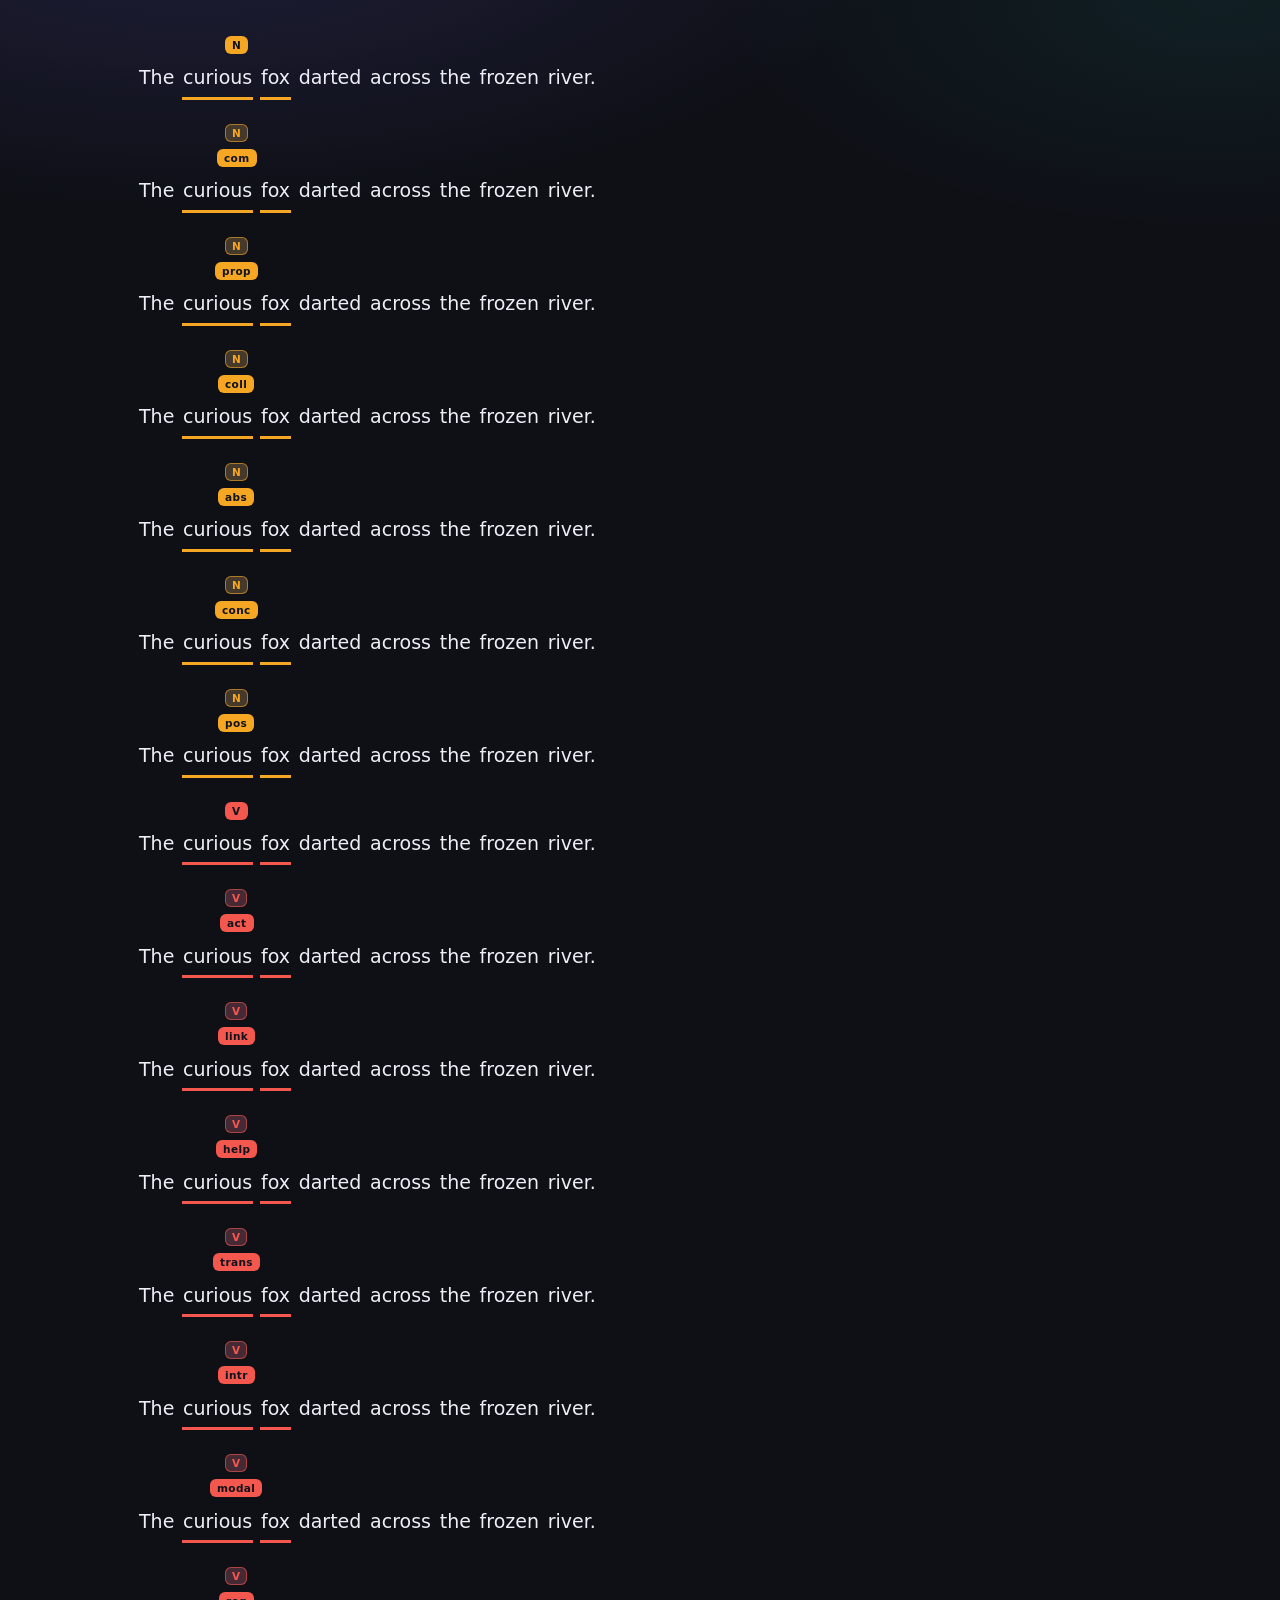
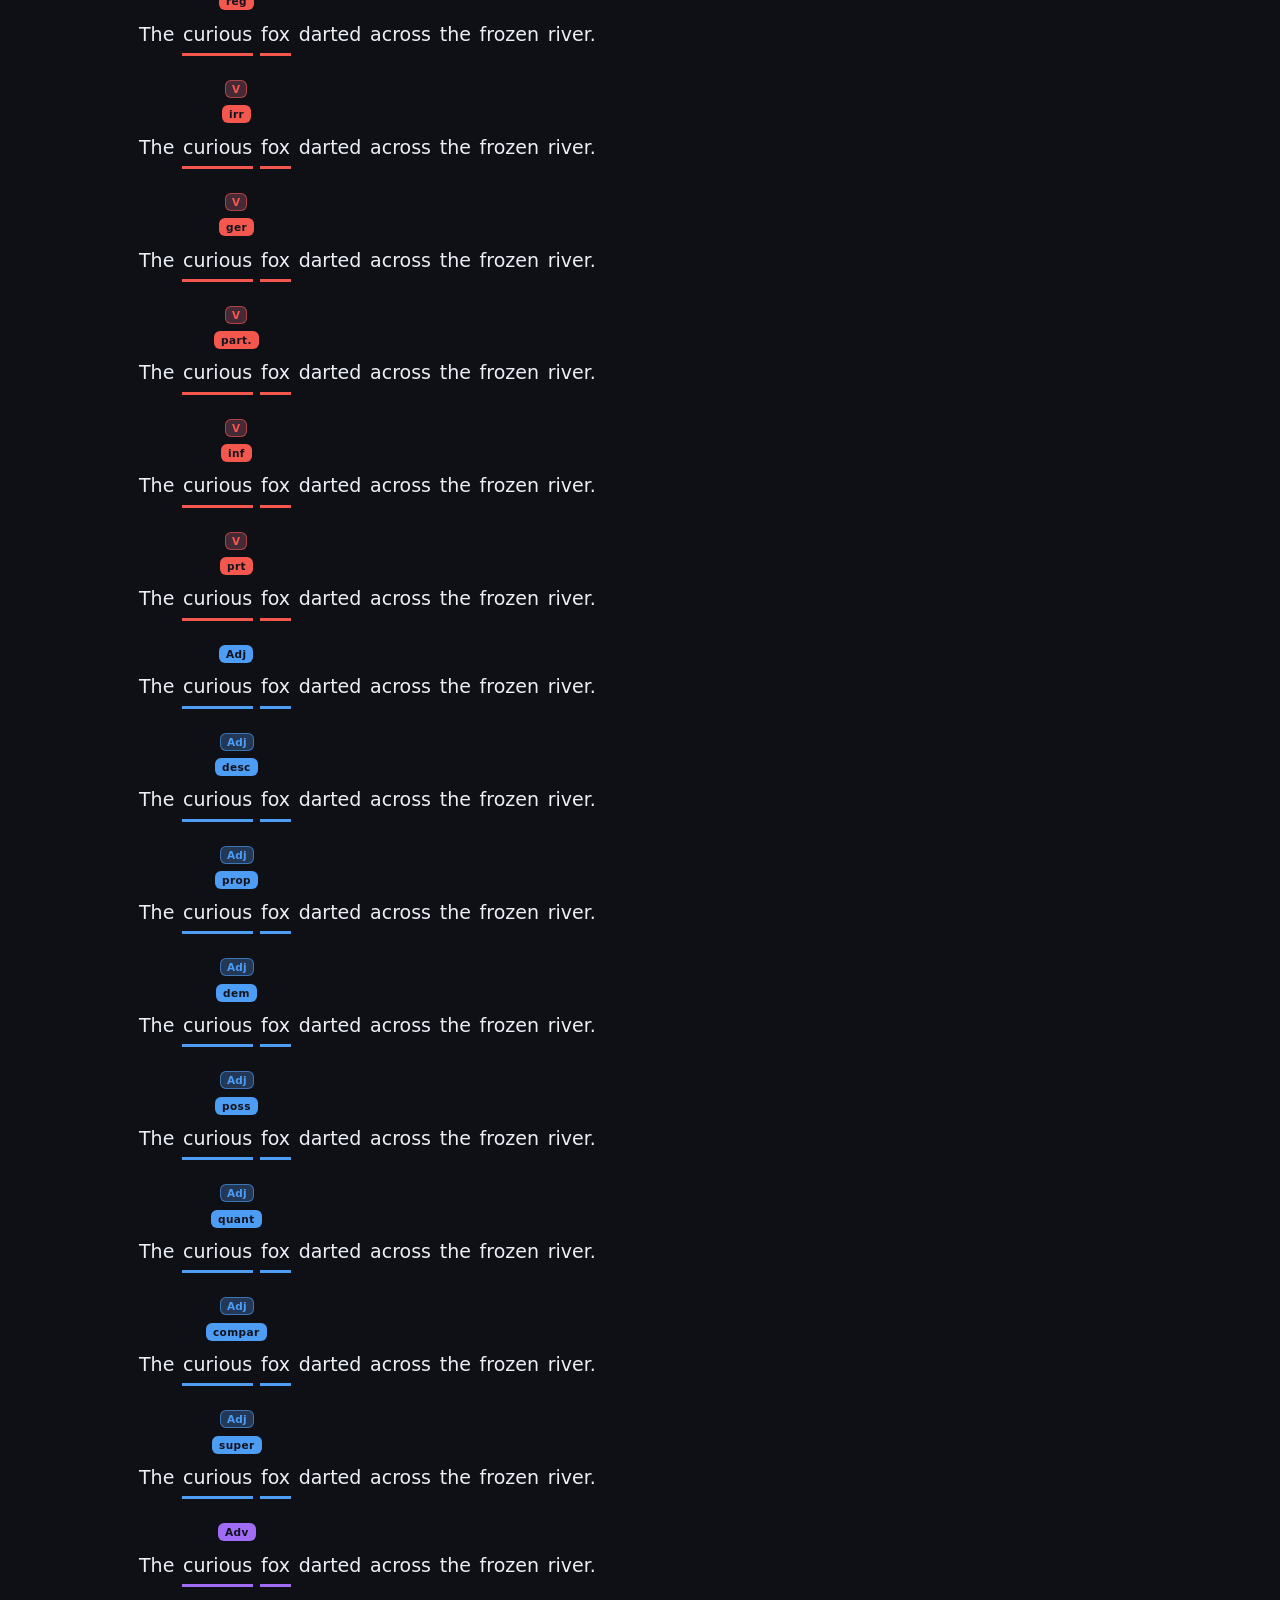
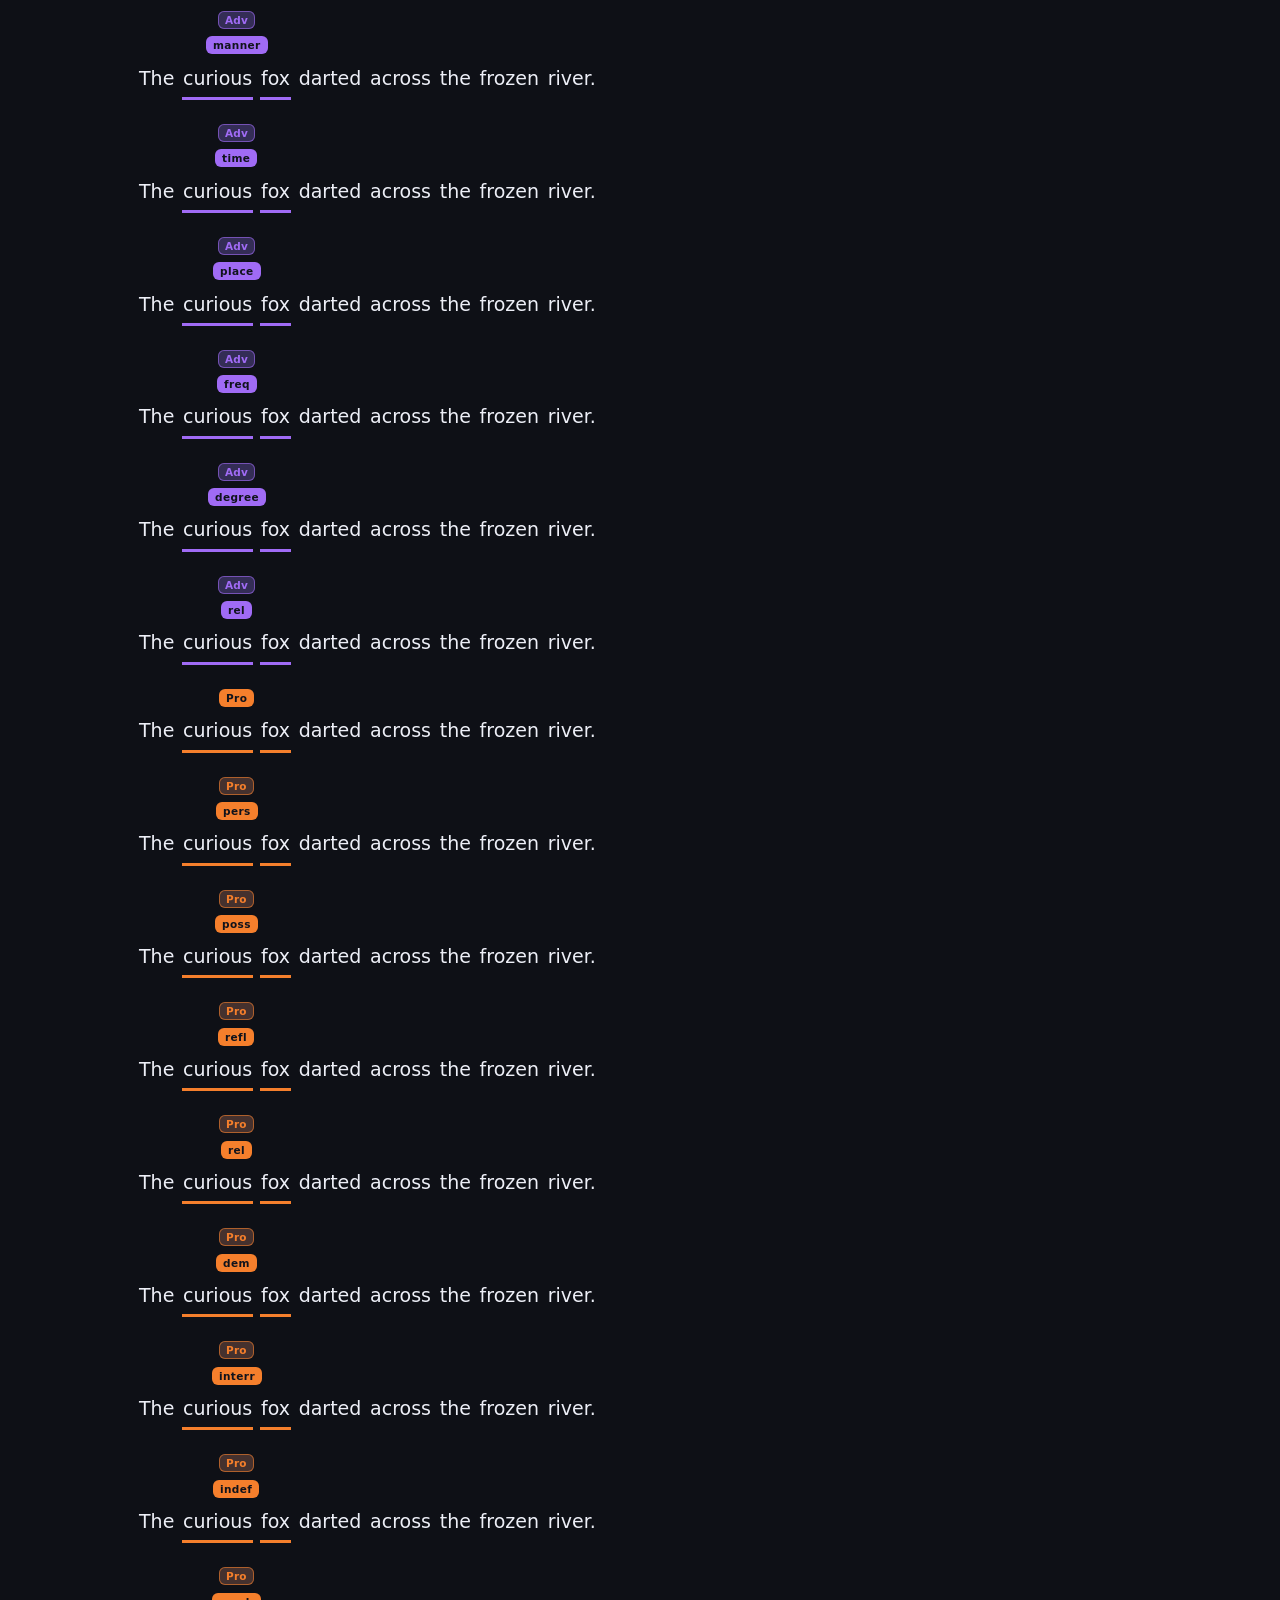
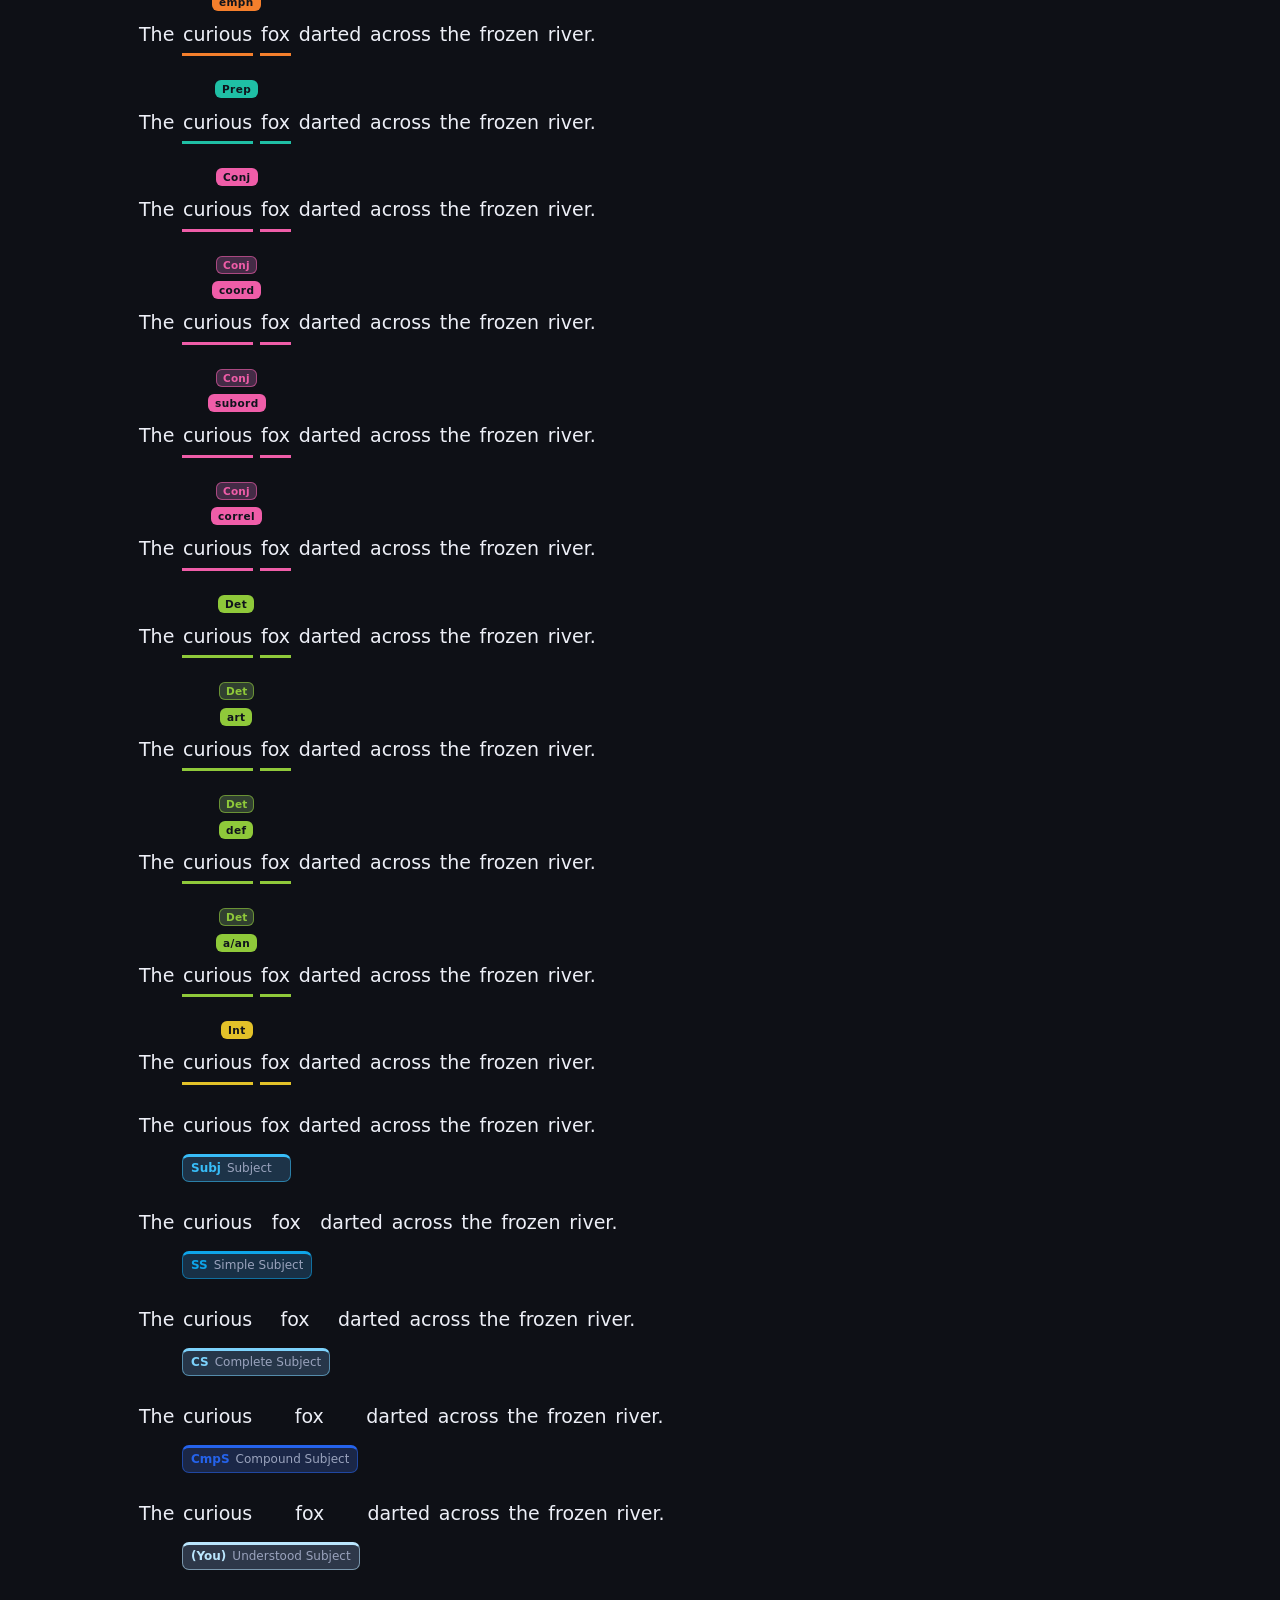
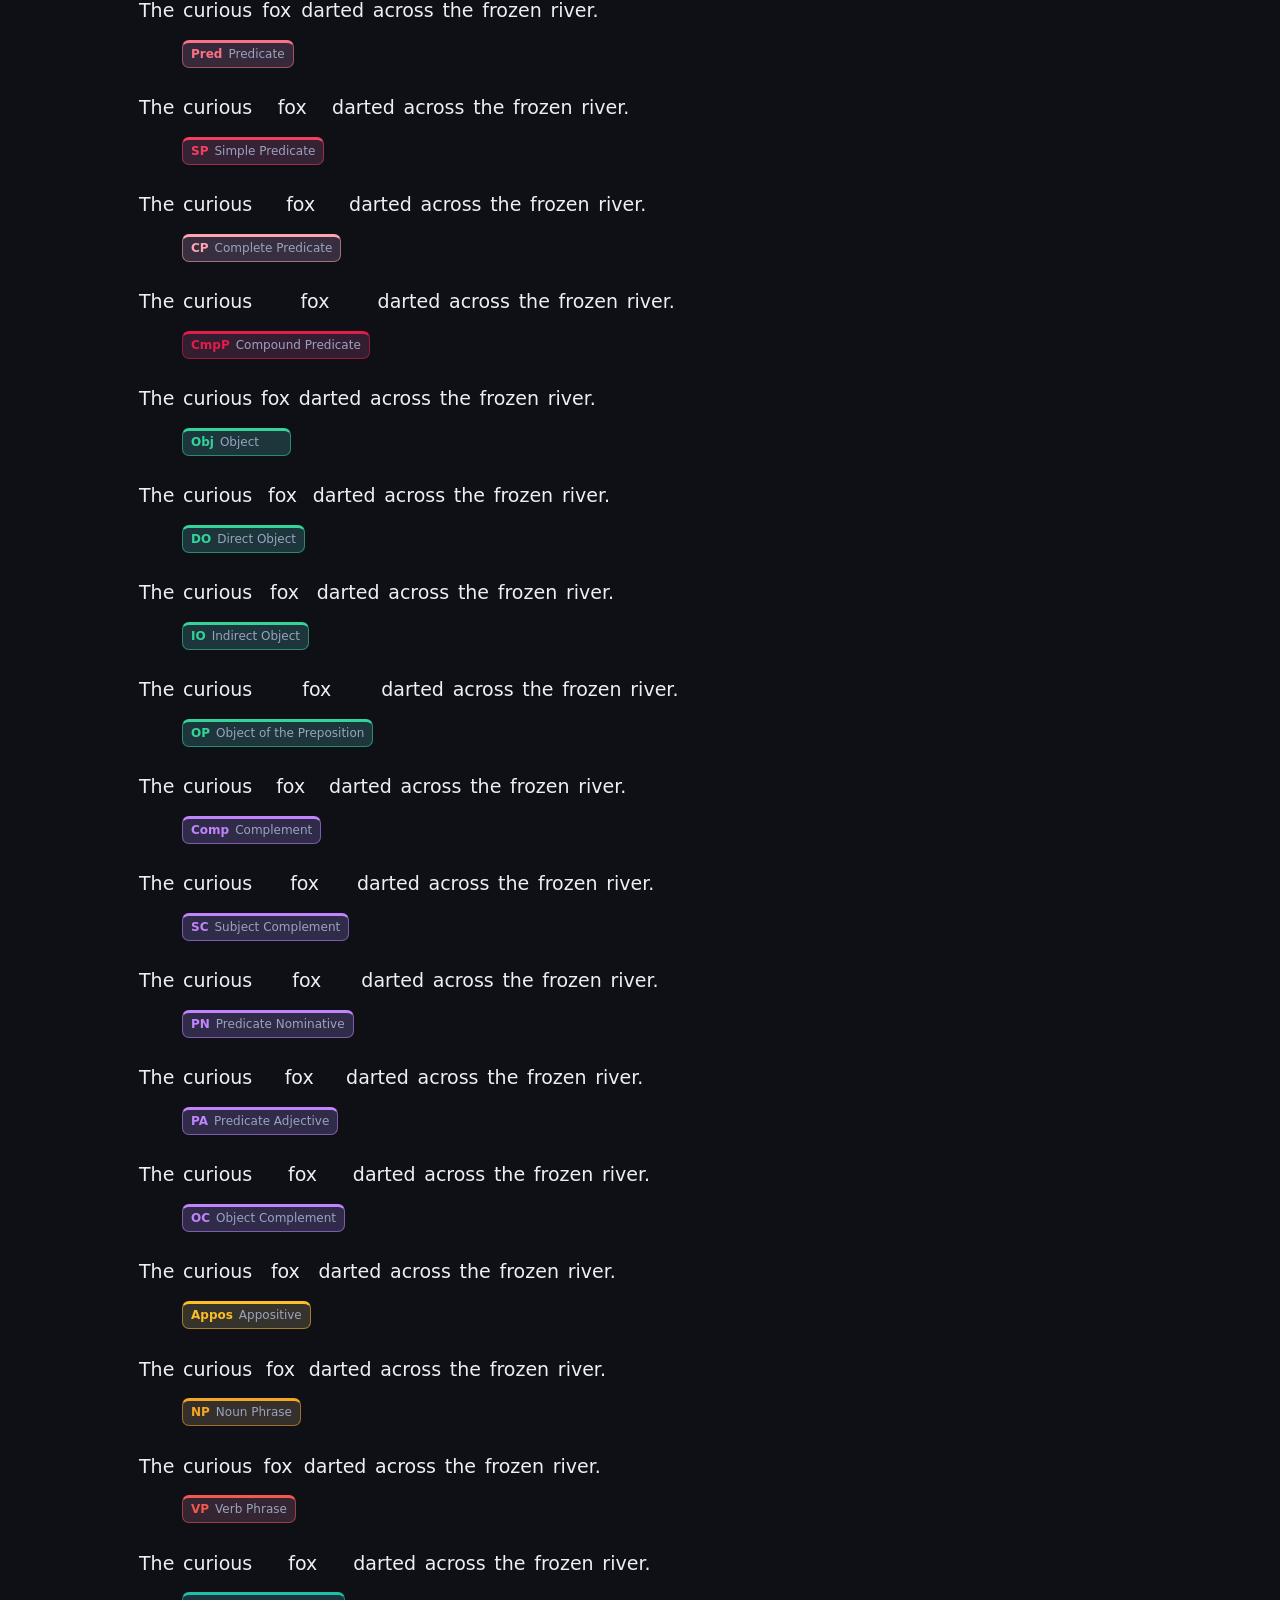
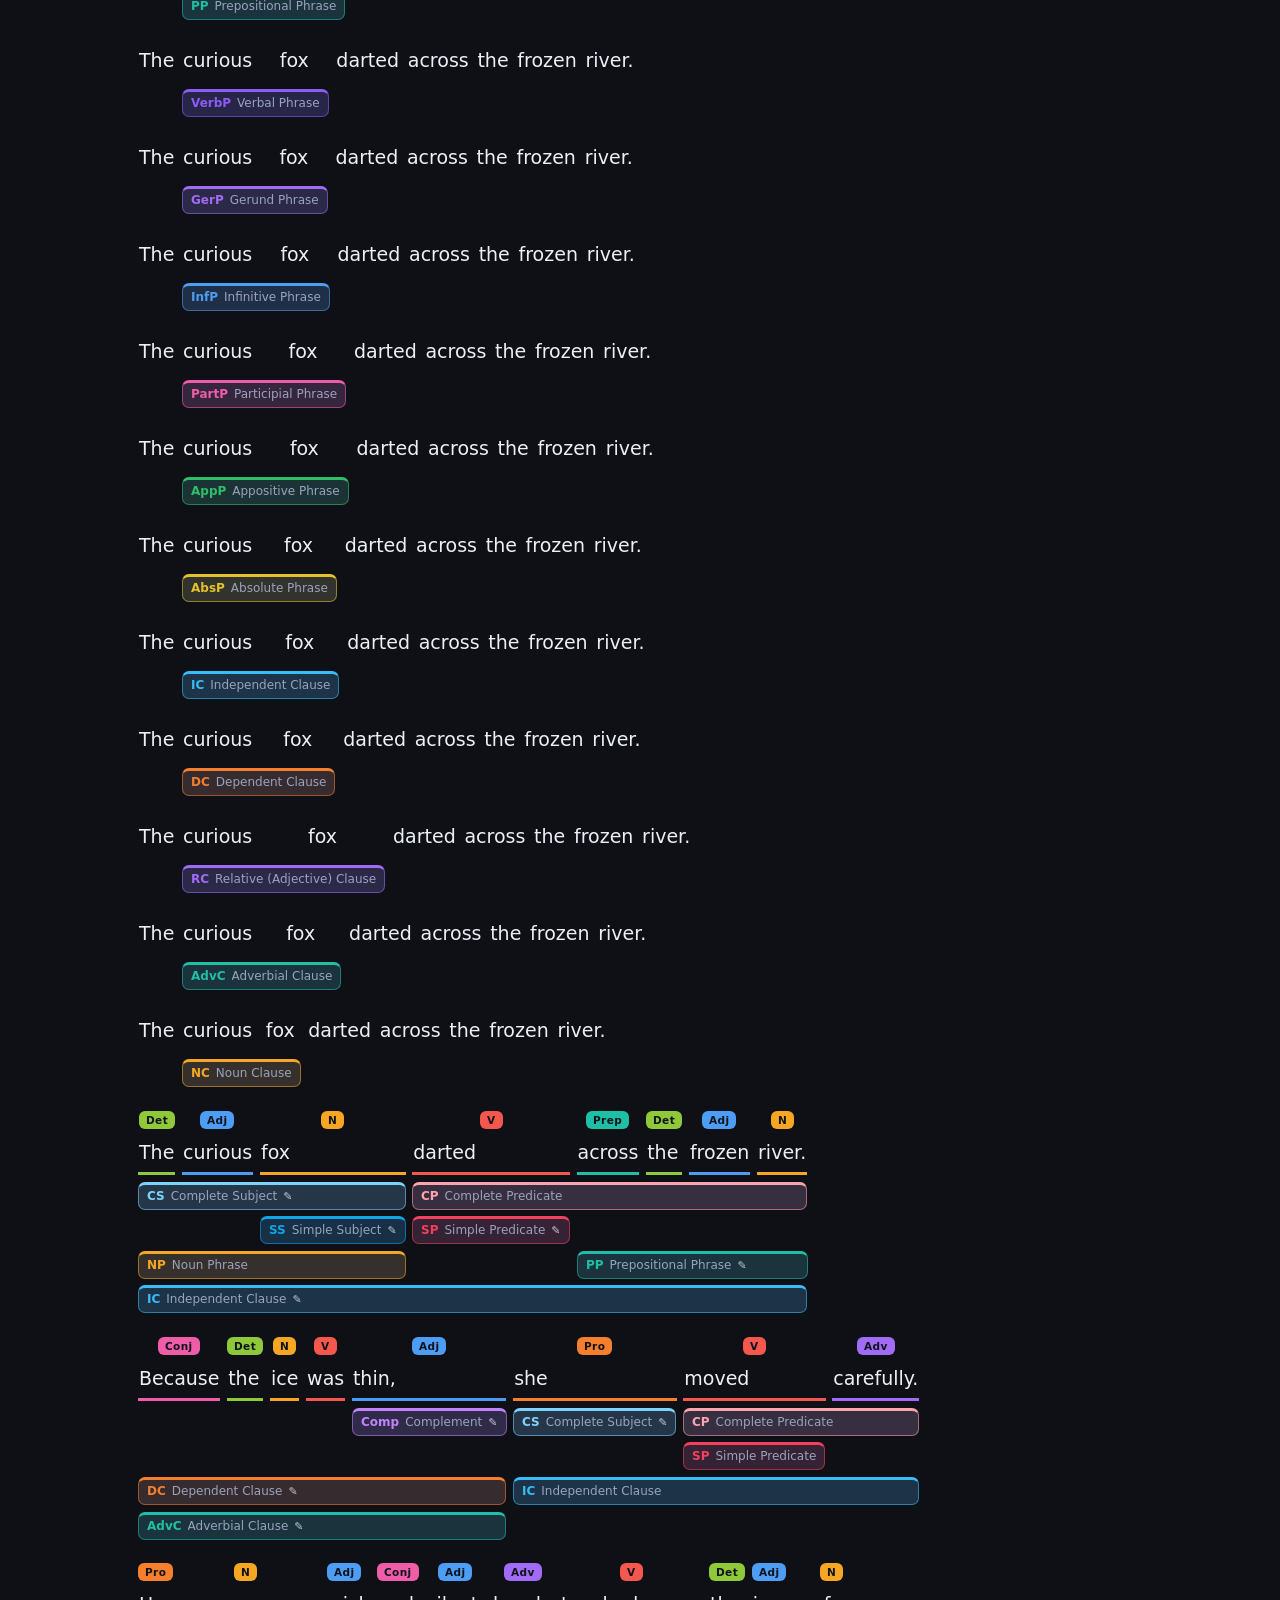
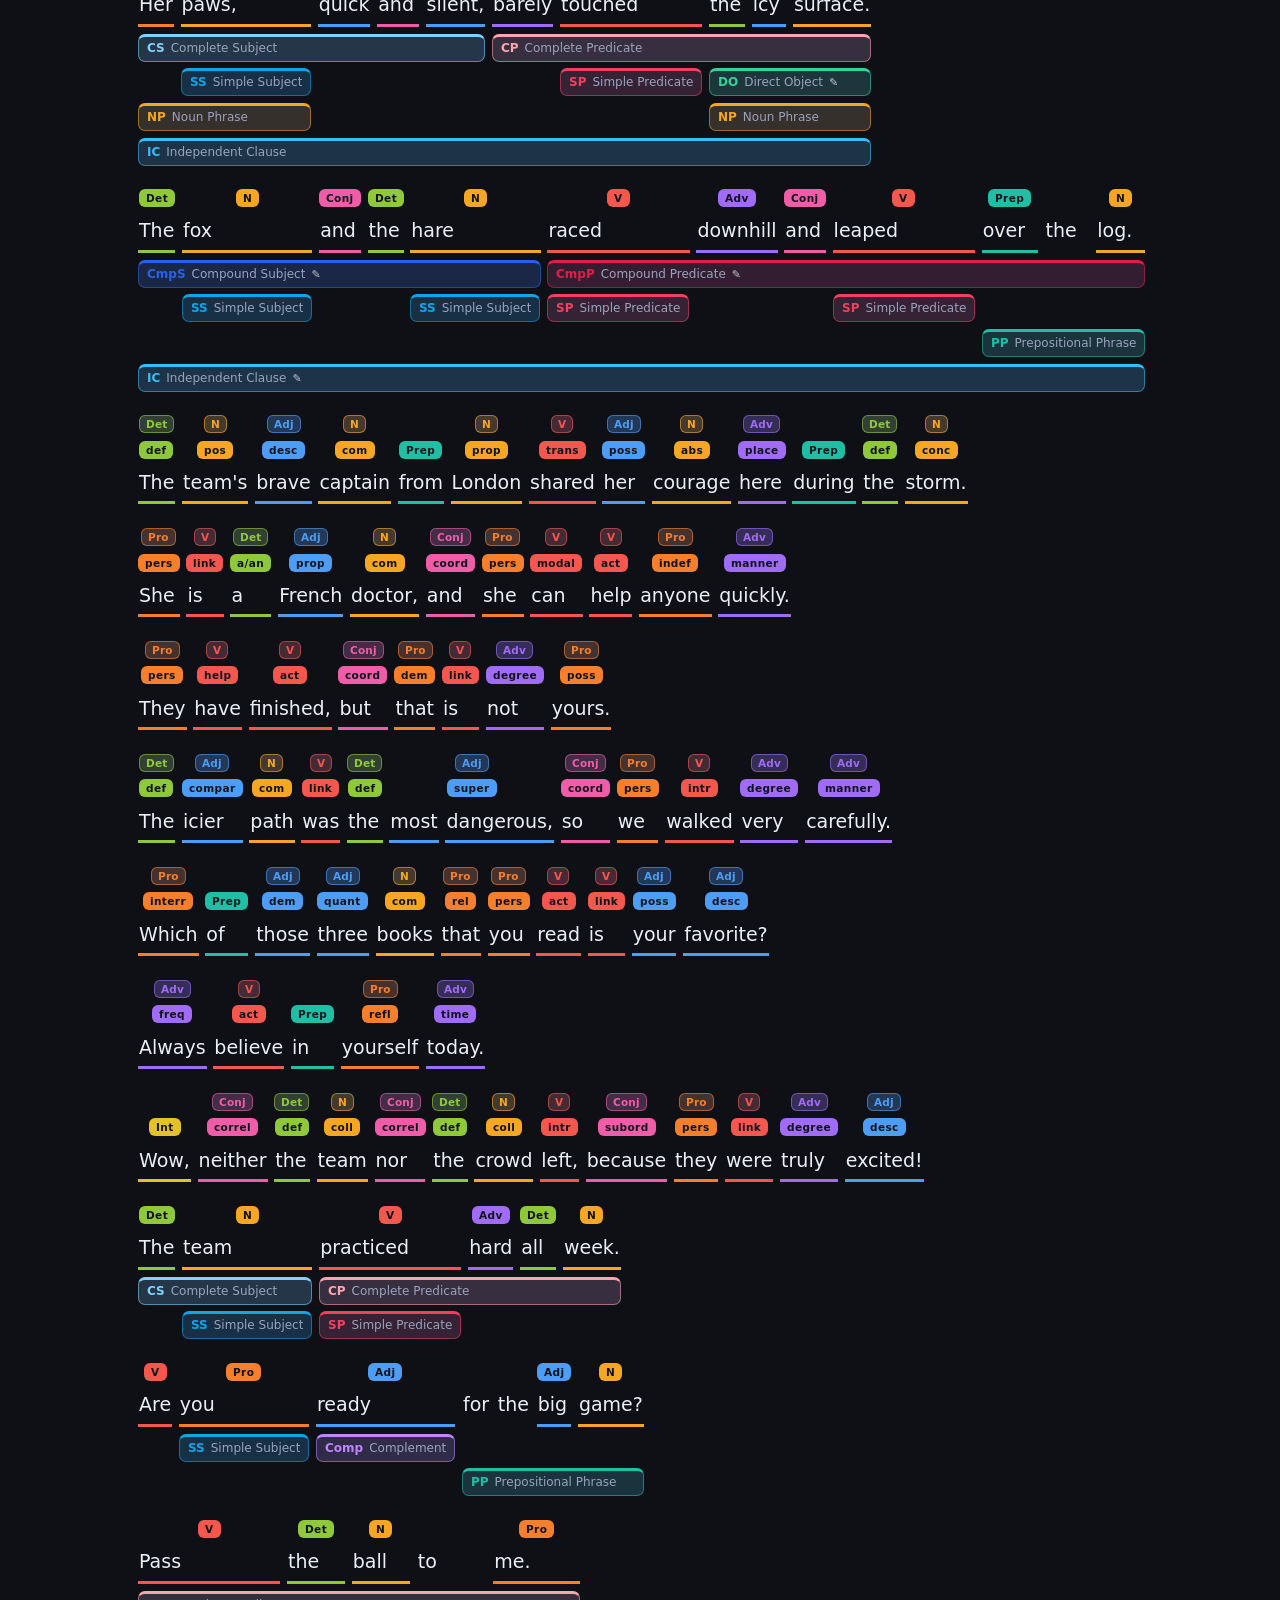
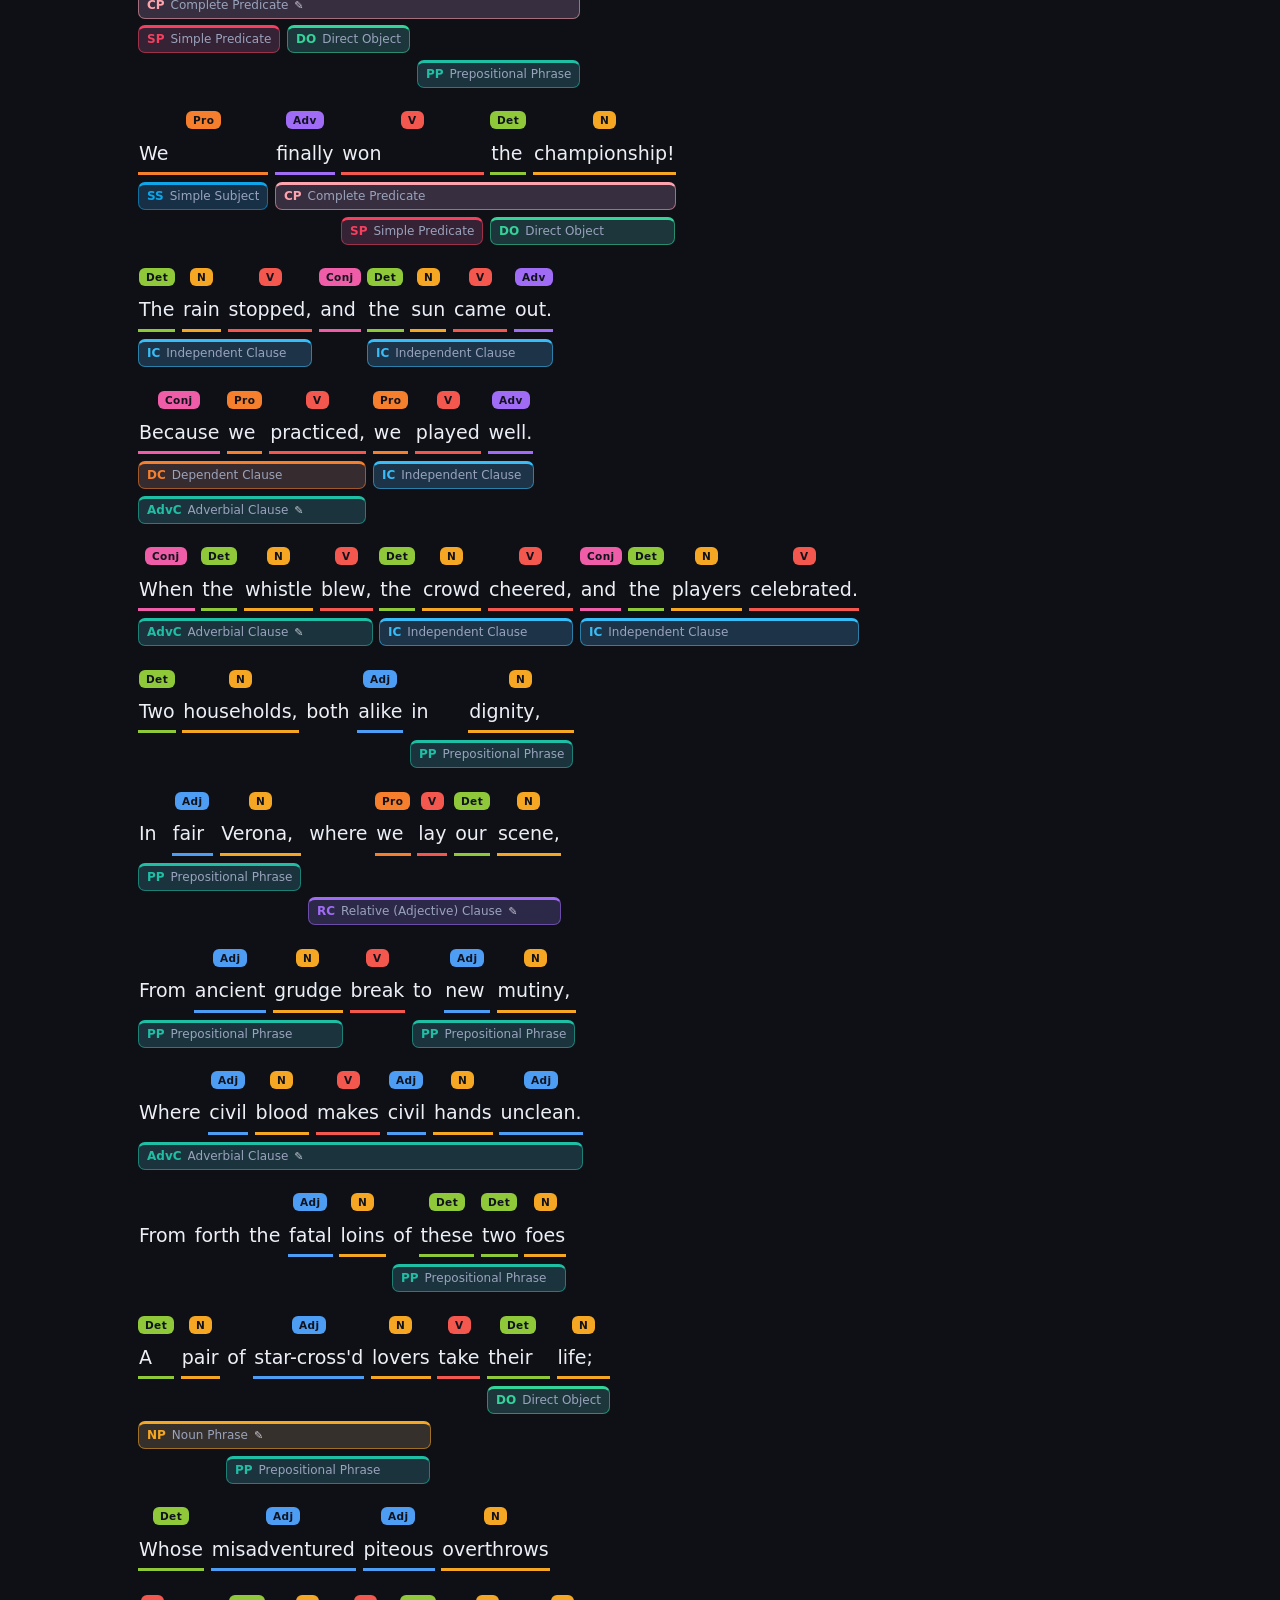
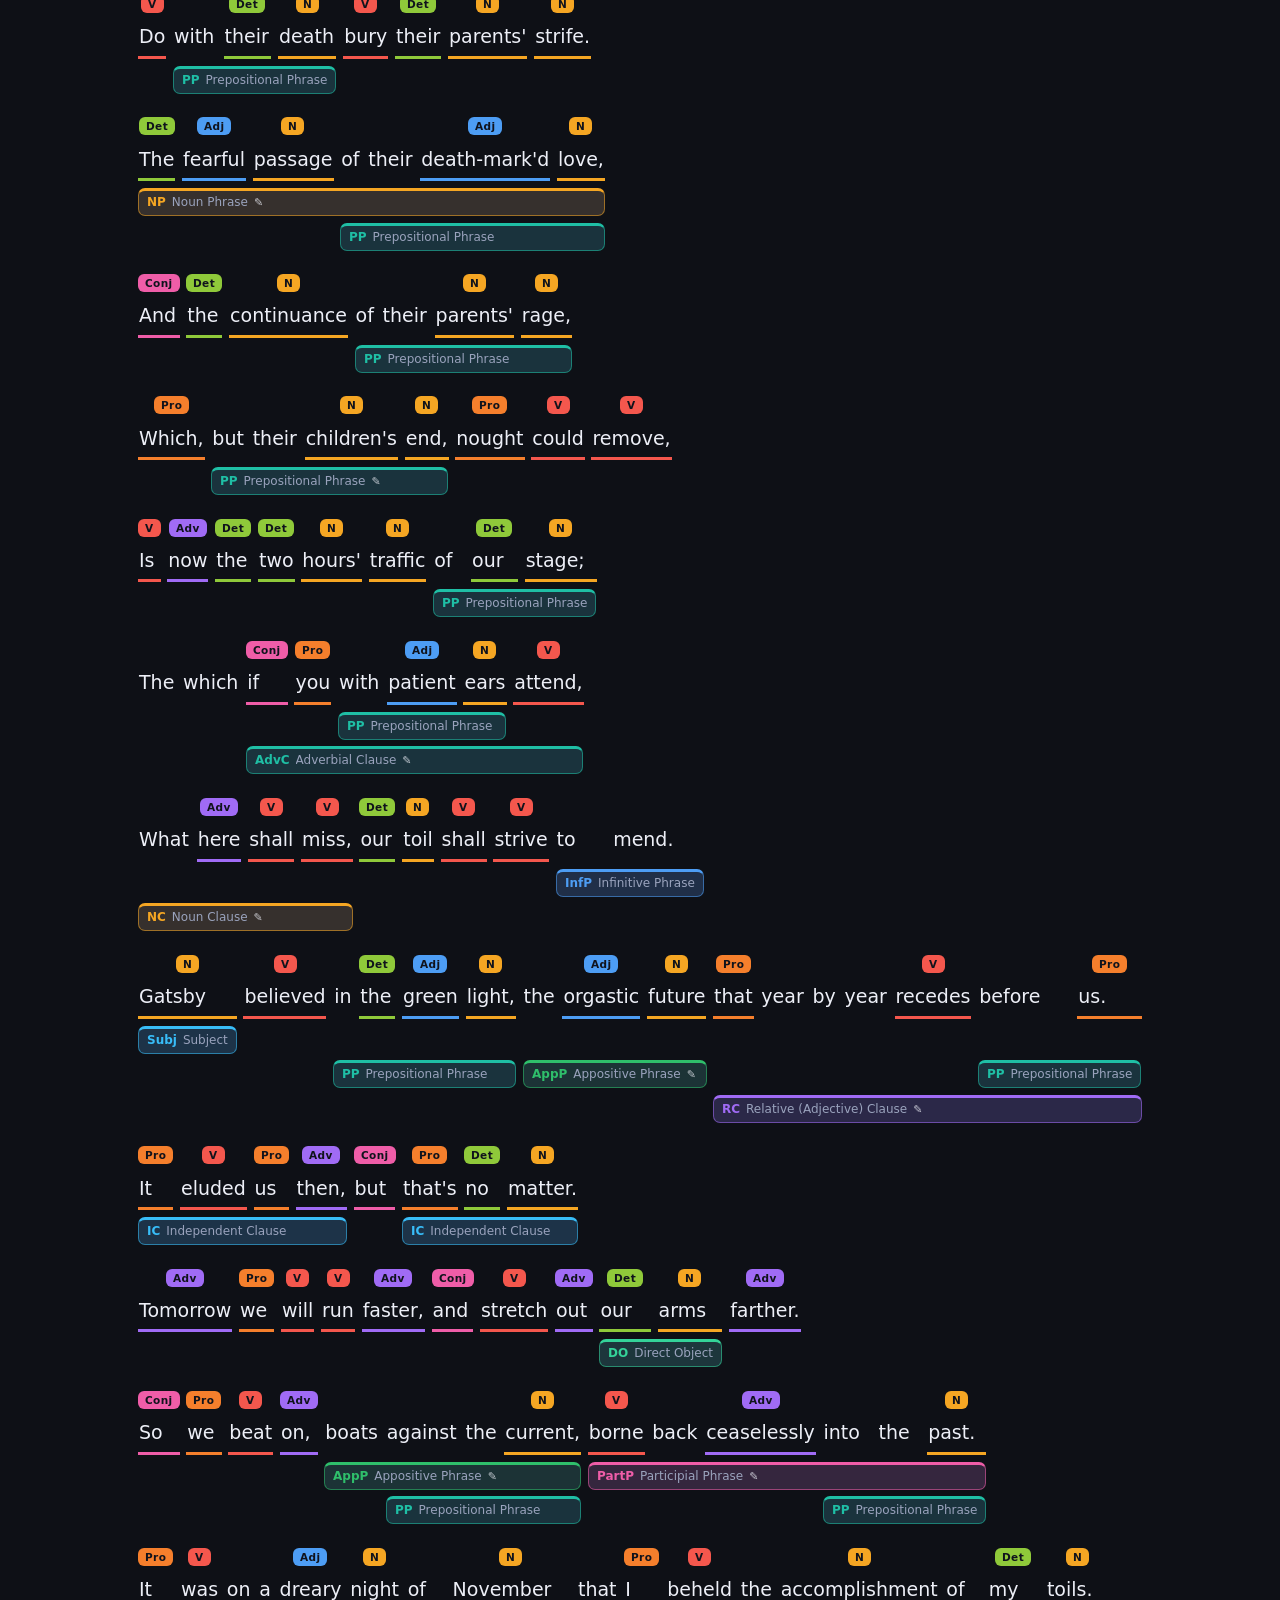
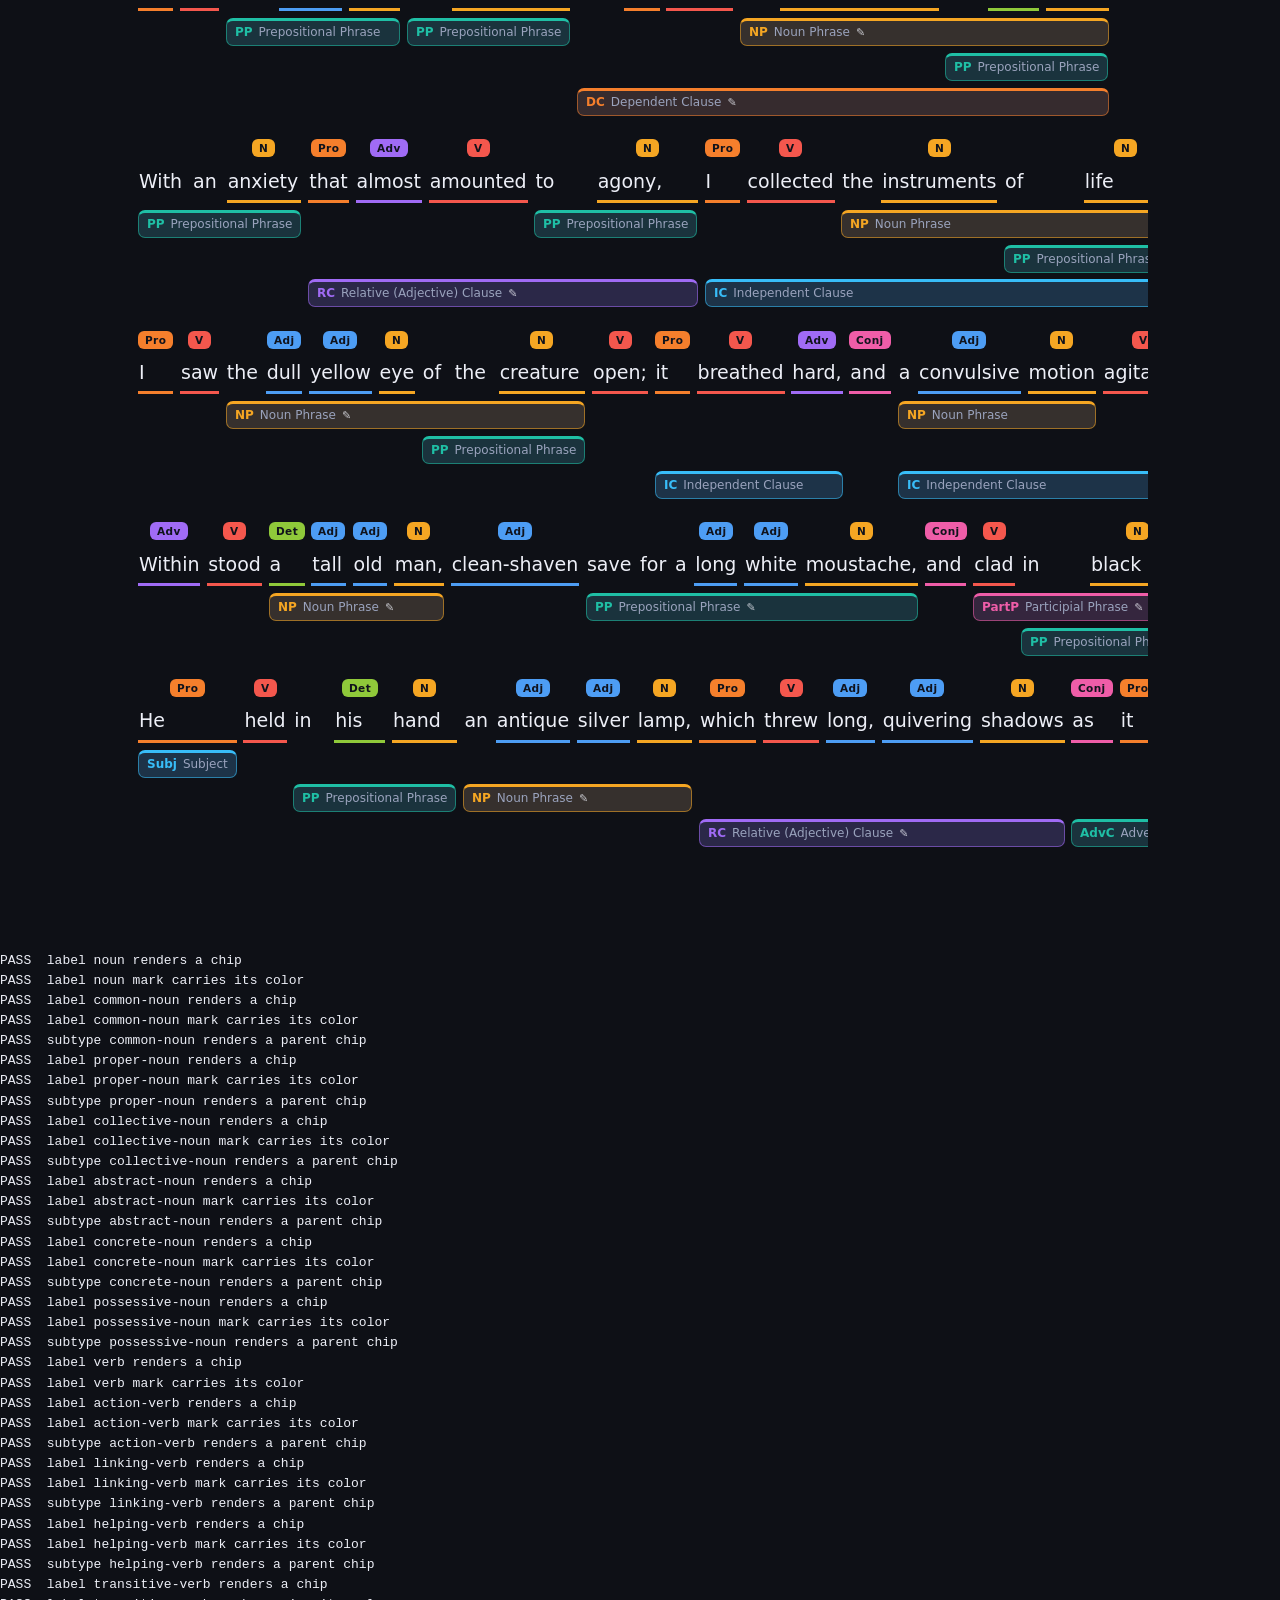
==== tools/dom-check.html @ c8628da1 "Rename the product to Sentence Forge Renames throughout: the JS global namespace GL -> wjt, the less" ====
<!DOCTYPE html>
<html lang="en" data-theme="dark">
<head>
  <meta charset="UTF-8" />
  <title>Sentence Forge — DOM check</title>
  <link rel="stylesheet" href="../css/styles.css" />
</head>
<!--
  Headless render check. Not part of the app — open it (or dump it) to confirm
  every label in the taxonomy actually renders as a span bar, and that the
  editor palette builds for all four layers. Run with:

    msedge --headless=new --dump-dom \
      --user-data-dir=<a temp dir>  file:///C:/dev/sentences/tools/dom-check.html \
      > dump.html
    node tools/dom-check-report.js dump.html

  The temp user-data-dir is required or the dump comes back empty, and the URL
  needs a Windows-style drive (file:///C:/…) or the browser loads an error page.

  Results are summarized in #result as PASS/FAIL lines. Read them with
  dom-check-report.js, NOT by grepping the dump — the dump includes this file's
  own script, and the strings "PASS" and "FAIL" appear in it as source text.
-->
<body>
  <main id="app"></main>
  <pre id="result"></pre>

  <script src="../js/labels.js"></script>
  <script src="../js/tokenize.js"></script>
  <script src="../js/store.js"></script>
  <script src="../js/examples.js"></script>
  <script src="../js/render.js"></script>
  <script src="../js/editor.js"></script>

  <script>
  (function () {
    var out = [];
    var fails = 0;
    function check(name, cond) {
      out.push((cond ? "PASS  " : "FAIL  ") + name);
      if (!cond) fails++;
    }

    window.onerror = function (msg, src, line) {
      out.push("FAIL  uncaught error: " + msg + " @" + src + ":" + line);
      fails++;
      document.getElementById("result").textContent = out.join("\n");
    };

    var app = document.getElementById("app");

    // 1. Every label renders its mark over a real sentence: POS labels become
    //    chips above the word, the other three layers become span bars.
    //    One annotation per sentence keeps the lane packing trivial.
    Object.keys(wjt.LABELS).forEach(function (id) {
      var label = wjt.LABELS[id];
      var sentence = {
        id: wjt.uid(), text: "The curious fox darted across the frozen river.",
        annotations: [{ id: wjt.uid(), start: 4, end: 15, label: id, note: "" }],
      };
      var r = wjt.renderSentence(sentence, { layers: [label.layer] });
      app.appendChild(r.root);
      var isPos = label.layer === "pos";
      var mark = r.root.querySelector(isPos ? ".gl-chip" : ".gl-bar");
      check("label " + id + " renders a " + (isPos ? "chip" : "bar"), !!mark);
      if (mark) {
        check("label " + id + " mark carries its color",
          (mark.getAttribute("style") || "").indexOf(label.color) !== -1);
      }
      // A subtype must also render its parent's broad-class chip above it.
      if (isPos && label.parent) {
        check("subtype " + id + " renders a parent chip",
          !!r.root.querySelector(".gl-chip-parent"));
      }
    });

    // 2. Each sample lesson renders every one of its annotations.
    wjt.EXAMPLES.forEach(function (ex) {
      var lesson = ex.build();
      var marks = 0, expected = 0;
      lesson.sentences.forEach(function (s) {
        expected += s.annotations.length;
        var r = wjt.renderSentence(s, { layers: lesson.layers });
        app.appendChild(r.root);
        // Count one mark per annotation: bars, plus the *specific* chips only
        // (a POS subtype adds a second, parent chip that isn't its own mark).
        marks += r.root.querySelectorAll(".gl-bar").length +
          r.root.querySelectorAll(".gl-chip:not(.gl-chip-parent)").length;
      });
      check("example " + ex.id + ": rendered " + marks + "/" + expected + " annotation marks",
        marks === expected && expected > 0);
    });

    // 3. The editor palette builds for all four layers, in both tier modes.
    [false, true].forEach(function (essentialOnly) {
      wjt.LAYER_ORDER.forEach(function (layerId) {
        var groups = 0, buttons = 0;
        if (wjt.layerHasSubtypes(layerId)) {
          wjt.baseLabelsForLayer(layerId).forEach(function (baseId) {
            var children = wjt.filterTier(wjt.childrenOf(baseId), essentialOnly);
            if (essentialOnly && !wjt.isEssential(baseId) && !children.length) return;
            groups++;
            buttons += 1 + children.length;
          });
        } else {
          buttons = groups = wjt.filterTier(wjt.labelsForLayer(layerId), essentialOnly).length;
        }
        check("palette layer " + layerId + " (essentialOnly=" + essentialOnly + "): " +
          groups + " groups / " + buttons + " buttons", groups > 0 && buttons > 0);
      });
    });

    out.push(fails ? fails + " FAILURE(S)" : "ALL DOM CHECKS PASSED");
    document.getElementById("result").textContent = out.join("\n");
  })();
  </script>
</body>
</html>
---- css/styles.css ----
/* ====================================================================
   Sentence Forge — design system
   ==================================================================== */

:root[data-theme="dark"] {
  --bg: #0e1016;
  --bg-soft: #141826;
  --card: #191e2e;
  --card-2: #1f2537;
  --line: #2b3149;
  --text: #edeff7;
  --muted: #9aa3bd;
  --accent: #7c6cf6;
  --accent-soft: rgba(124, 108, 246, 0.16);
  --accent-2: #2dd4bf;
  --danger: #f4574d;
  --ok: #34d399;
  --shadow: 0 10px 30px rgba(0, 0, 0, 0.35);
  --hl: rgba(255, 214, 79, 0.22);
  --hl-line: #ffd64f;
  --chip-text: #10131c;
  color-scheme: dark;
}

:root[data-theme="light"] {
  --bg: #f4f5fa;
  --bg-soft: #eceef6;
  --card: #ffffff;
  --card-2: #f6f7fc;
  --line: #dcdfeb;
  --text: #1c2133;
  --muted: #5d6478;
  --accent: #5b4bd6;
  --accent-soft: rgba(91, 75, 214, 0.12);
  --accent-2: #0d9488;
  --danger: #d43a31;
  --ok: #0e9f6e;
  --shadow: 0 10px 26px rgba(30, 35, 60, 0.12);
  --hl: rgba(255, 200, 40, 0.35);
  --hl-line: #d99c00;
  --chip-text: #16191f;
  color-scheme: light;
}

* { box-sizing: border-box; margin: 0; padding: 0; }

html { scroll-behavior: smooth; }

body {
  font-family: "Segoe UI Variable Text", "Segoe UI", system-ui, -apple-system, "Helvetica Neue", sans-serif;
  background: var(--bg);
  background-image:
    radial-gradient(1200px 500px at 15% -10%, var(--accent-soft), transparent 60%),
    radial-gradient(900px 420px at 95% 0%, rgba(45, 212, 191, 0.08), transparent 55%);
  background-attachment: fixed;
  color: var(--text);
  line-height: 1.55;
  min-height: 100vh;
}

/* ---------------- top bar ---------------- */
.topbar {
  display: flex;
  align-items: center;
  gap: 12px;
  padding: 14px 22px;
  position: sticky;
  top: 0;
  z-index: 40;
  backdrop-filter: blur(12px);
  background: color-mix(in srgb, var(--bg) 78%, transparent);
  border-bottom: 1px solid var(--line);
}

.topbar .brand {
  font-weight: 700;
  font-size: 18px;
  letter-spacing: 0.2px;
  text-decoration: none;
  color: var(--text);
  display: flex;
  align-items: center;
  gap: 8px;
}

.topbar .brand .anvil {
  width: 22px;
  height: 22px;
  fill: var(--accent);
  flex: none;
}
.topbar .brand em { font-style: normal; color: var(--accent); }

.topbar .kofi {
  margin-left: auto;
  display: flex;
  align-items: center;
}

#theme-toggle {
  border: 1px solid var(--line);
  background: var(--card);
  color: var(--text);
  width: 38px;
  height: 38px;
  border-radius: 10px;
  font-size: 16px;
  cursor: pointer;
  transition: transform 0.15s ease, border-color 0.15s ease;
}
#theme-toggle:hover { transform: translateY(-1px); border-color: var(--accent); }

#app { max-width: 1060px; margin: 0 auto; padding: 26px 22px 90px; }

.view { animation: view-in 0.3s ease both; }
@keyframes view-in {
  from { opacity: 0; transform: translateY(8px); }
  to { opacity: 1; transform: none; }
}

/* ---------------- generic components ---------------- */
.card {
  background: var(--card);
  border: 1px solid var(--line);
  border-radius: 16px;
  padding: 20px;
  box-shadow: var(--shadow);
}

.btn {
  display: inline-flex;
  align-items: center;
  gap: 6px;
  padding: 8px 14px;
  border-radius: 10px;
  border: 1px solid var(--line);
  background: var(--card-2);
  color: var(--text);
  font: inherit;
  font-size: 14px;
  font-weight: 600;
  text-decoration: none;
  cursor: pointer;
  transition: transform 0.12s ease, border-color 0.12s ease, background 0.12s ease, box-shadow 0.12s ease;
  user-select: none;
}
.btn:hover { transform: translateY(-1px); border-color: var(--accent); }
.btn:active { transform: translateY(0); }
.btn:disabled { opacity: 0.55; cursor: default; transform: none; }

.btn-primary {
  background: linear-gradient(135deg, var(--accent), color-mix(in srgb, var(--accent) 60%, var(--accent-2)));
  border-color: transparent;
  color: #fff;
}
.btn-primary:hover { box-shadow: 0 6px 18px var(--accent-soft); border-color: transparent; }

.btn-accent { border-color: var(--accent-2); color: var(--accent-2); }
.btn-ghost { background: transparent; border-color: transparent; color: var(--muted); }
.btn-ghost:hover { color: var(--text); border-color: var(--line); }
.btn-danger:hover { border-color: var(--danger); color: var(--danger); }
.btn-sm { padding: 4px 9px; font-size: 13px; border-radius: 8px; }
.btn-big { padding: 12px 22px; font-size: 16px; border-radius: 12px; }

.btn-row { display: flex; align-items: center; gap: 10px; flex-wrap: wrap; margin-top: 12px; }
.btn-row-center { justify-content: center; }
.spacer { flex: 1; }

.muted-note { color: var(--muted); font-size: 13px; }

.pill {
  border: 1px solid var(--line);
  background: var(--card-2);
  color: var(--muted);
  font: inherit;
  font-size: 13px;
  font-weight: 600;
  padding: 5px 12px;
  border-radius: 999px;
  cursor: pointer;
  transition: all 0.15s ease;
}
.pill:hover { border-color: var(--accent); color: var(--text); }
.pill.is-on {
  background: var(--accent-soft);
  border-color: var(--accent);
  color: var(--text);
}
.pill-lg { font-size: 14px; padding: 8px 16px; }
.pill-count {
  display: inline-block;
  background: var(--accent);
  color: #fff;
  border-radius: 999px;
  font-size: 11px;
  padding: 0 7px;
  margin-left: 4px;
}
.pill:not(.is-on) .pill-count { background: var(--line); color: var(--muted); }

.mini-pill {
  display: inline-block;
  font-size: 11px;
  font-weight: 700;
  letter-spacing: 0.3px;
  color: var(--accent);
  background: var(--accent-soft);
  border-radius: 999px;
  padding: 2px 9px;
  margin-right: 5px;
}

.swatch {
  display: inline-block;
  width: 14px;
  height: 14px;
  border-radius: 4px;
  background: var(--c, var(--accent));
  flex: none;
}

.empty-state { text-align: center; padding: 44px 24px; }
.empty-emoji { font-size: 42px; margin-bottom: 10px; }
.empty-anvil {
  width: 48px;
  height: 48px;
  fill: var(--muted);
  margin-bottom: 10px;
}
.empty-state p { color: var(--muted); max-width: 420px; margin: 6px auto 0; }

.hint-strip {
  margin: 16px 0;
  padding: 10px 16px;
  border-radius: 12px;
  border: 1px dashed var(--line);
  color: var(--muted);
  font-size: 14px;
  background: var(--bg-soft);
}

/* ---------------- toasts ---------------- */
#toasts {
  position: fixed;
  bottom: 20px;
  left: 50%;
  transform: translateX(-50%);
  display: flex;
  flex-direction: column;
  align-items: center;
  gap: 8px;
  z-index: 100;
  pointer-events: none;
}
.toast {
  background: var(--card);
  border: 1px solid var(--accent);
  color: var(--text);
  padding: 10px 18px;
  border-radius: 12px;
  font-size: 14px;
  box-shadow: var(--shadow);
  animation: toast-in 0.25s ease;
  max-width: min(90vw, 480px);
}
.toast.hide { opacity: 0; transition: opacity 0.4s ease; }
@keyframes toast-in { from { opacity: 0; transform: translateY(10px); } }

/* ====================================================================
   Library
   ==================================================================== */
.hero { text-align: center; padding: 34px 10px 30px; }
.hero h1 {
  font-size: clamp(38px, 6vw, 56px);
  font-weight: 800;
  letter-spacing: -1px;
}
.hero h1 span {
  background: linear-gradient(120deg, var(--accent), var(--accent-2));
  -webkit-background-clip: text;
  background-clip: text;
  color: transparent;
}
.hero p { color: var(--muted); margin-top: 8px; font-size: 16px; }
.hero .btn-row { margin-top: 22px; }

.lesson-grid {
  display: grid;
  grid-template-columns: repeat(auto-fill, minmax(310px, 1fr));
  gap: 16px;
  margin-top: 10px;
}
.lesson-card { display: flex; flex-direction: column; transition: transform 0.15s ease, border-color 0.15s ease; }
.lesson-card:hover { transform: translateY(-3px); border-color: var(--accent); }
.lesson-card h3 { font-size: 18px; }
.lesson-desc { color: var(--muted); font-size: 13px; margin-top: 4px; flex: 0; }
.lesson-meta { display: flex; gap: 6px; color: var(--muted); font-size: 13px; margin-top: 10px; }
.lesson-layers { margin-top: 8px; }
.lesson-actions { margin-top: auto; padding-top: 14px; }

.section-title {
  font-size: 15px;
  font-weight: 800;
  letter-spacing: 0.6px;
  text-transform: uppercase;
  color: var(--muted);
  margin: 26px 0 12px;
}
.section-sub { margin: -6px 0 12px; }
.examples-block { margin-top: 8px; }
.example-card { display: flex; flex-direction: column; border-style: dashed; }
.example-card:hover { border-color: var(--accent-2); border-style: solid; transform: translateY(-3px); }
.example-card .lesson-desc { flex: 1; }

/* ====================================================================
   Sentence rendering (shared by editor / present / quiz)
   ==================================================================== */
.gl-sentence { overflow-x: auto; padding: 6px 2px 10px; }

.gl-grid {
  display: inline-grid;
  column-gap: 0.42em;
  row-gap: 7px;
  align-items: center;
  padding: 4px;
}

.gl-token {
  font-size: 19px;
  padding: 2px 1px 4px;
  border-bottom: 3px solid transparent;
  border-radius: 4px 4px 0 0;
  white-space: nowrap;
  touch-action: none;
}
.gl-size-lg .gl-token { font-size: clamp(24px, 3.4vw, 34px); border-bottom-width: 4px; }

.gl-grid.is-interactive .gl-token { cursor: crosshair; }
.gl-grid.is-interactive .gl-token:hover { background: var(--accent-soft); }

.gl-token.has-pos { border-bottom-color: var(--c); }

.gl-token.is-sel { background: var(--accent-soft); box-shadow: 0 0 0 1px var(--accent); }
.gl-token.is-sel-first { border-top-left-radius: 6px; border-bottom-left-radius: 6px; }
.gl-token.is-sel-last { border-top-right-radius: 6px; border-bottom-right-radius: 6px; }

.gl-token.is-hl {
  background: var(--hl);
  box-shadow: 0 2px 0 var(--hl-line);
  animation: hl-pulse 1.6s ease infinite;
}
@keyframes hl-pulse {
  0%, 100% { box-shadow: 0 2px 0 var(--hl-line); }
  50% { box-shadow: 0 3px 0 var(--hl-line), 0 0 14px var(--hl); }
}
.gl-token.is-hl-first { border-top-left-radius: 6px; border-bottom-left-radius: 6px; }
.gl-token.is-hl-last { border-top-right-radius: 6px; border-bottom-right-radius: 6px; }

.gl-chip {
  justify-self: center;
  font: inherit;
  font-size: 10.5px;
  font-weight: 800;
  letter-spacing: 0.4px;
  color: var(--chip-text);
  background: var(--c);
  border: none;
  border-radius: 6px;
  padding: 1px 7px;
  cursor: pointer;
  transition: transform 0.12s ease;
  animation: pop-in 0.22s ease both;
}
.gl-chip:hover { transform: scale(1.12); }
.gl-size-lg .gl-chip { font-size: 13px; padding: 2px 9px; }

/* Family (broad-class) chip stacked above a drilled-down subtype chip. */
.gl-chip-parent {
  background: color-mix(in srgb, var(--c) 20%, var(--card));
  color: var(--c);
  box-shadow: inset 0 0 0 1px color-mix(in srgb, var(--c) 60%, transparent);
  font-weight: 800;
  letter-spacing: 0.2px;
}

.gl-bar {
  font: inherit;
  display: flex;
  align-items: center;
  gap: 6px;
  min-width: 0;
  border: 1px solid color-mix(in srgb, var(--c) 55%, transparent);
  border-top: 3px solid var(--c);
  background: color-mix(in srgb, var(--c) 13%, var(--card));
  color: var(--text);
  border-radius: 7px;
  padding: 2px 8px 3px;
  font-size: 12px;
  cursor: pointer;
  text-align: left;
  transition: transform 0.12s ease, background 0.12s ease;
  animation: pop-in 0.22s ease both;
}
.gl-bar:hover { transform: translateY(-1px); background: color-mix(in srgb, var(--c) 24%, var(--card)); }
.gl-bar-abbr { font-weight: 800; color: var(--c); flex: none; }
.gl-bar-name { overflow: hidden; text-overflow: ellipsis; white-space: nowrap; color: var(--muted); }
.gl-bar-note { flex: none; font-size: 11px; opacity: 0.8; }
.gl-size-lg .gl-bar { font-size: 15px; padding: 4px 10px 5px; border-radius: 9px; }

@keyframes pop-in {
  from { opacity: 0; transform: scale(0.85); }
  to { opacity: 1; transform: none; }
}

/* ---------------- sentence type badges ---------------- */
.type-badges { display: flex; gap: 8px; flex-wrap: wrap; justify-content: center; margin-top: 16px; }
.type-badge {
  display: inline-flex;
  align-items: baseline;
  gap: 6px;
  font: inherit;
  background: color-mix(in srgb, var(--c) 14%, var(--card));
  border: 1px solid color-mix(in srgb, var(--c) 55%, transparent);
  border-left: 4px solid var(--c);
  border-radius: 8px;
  padding: 4px 12px;
  color: var(--text);
  cursor: default;
  animation: pop-in 0.22s ease both;
}
button.type-badge { cursor: pointer; transition: transform 0.12s ease, background 0.12s ease; }
button.type-badge:hover { transform: translateY(-1px); background: color-mix(in srgb, var(--c) 26%, var(--card)); }
.type-badge-cat {
  font-size: 10px;
  font-weight: 800;
  letter-spacing: 0.6px;
  text-transform: uppercase;
  color: var(--muted);
}
.type-badge-name { font-weight: 700; color: var(--c); }
.gl-size-lg + .type-badges .type-badge, .stage .type-badge { font-size: 15px; padding: 6px 14px; }

/* ---------------- editor sentence-type picker ---------------- */
.type-picker { display: flex; flex-direction: column; gap: 6px; margin-bottom: 12px; }
.type-picker-row { display: flex; align-items: center; gap: 6px; flex-wrap: wrap; }
.type-picker-label {
  font-size: 11px;
  font-weight: 800;
  letter-spacing: 0.6px;
  text-transform: uppercase;
  color: var(--muted);
  min-width: 74px;
}
.type-pill { font-size: 12px; padding: 3px 10px; }
.type-pill.is-on {
  background: color-mix(in srgb, var(--c) 18%, var(--card-2));
  border-color: var(--c);
  color: var(--text);
}
.type-pill.is-on .pill-count, .type-pill.is-on::after { color: var(--c); }

/* ---------------- popover ---------------- */
.gl-popover {
  position: absolute;
  z-index: 60;
  background: var(--card);
  border: 1px solid var(--line);
  border-radius: 14px;
  box-shadow: var(--shadow);
  padding: 14px;
  width: min(440px, calc(100vw - 24px));
  max-height: min(72vh, 620px);
  overflow-y: auto;
  animation: pop-in 0.16s ease both;
}

.palette-target {
  font-size: 13px;
  color: var(--muted);
  font-style: italic;
  margin-bottom: 8px;
  border-bottom: 1px solid var(--line);
  padding-bottom: 8px;
}
.palette-group { margin-top: 10px; }
.palette-group:first-of-type { margin-top: 0; }
.palette-group-name {
  font-size: 11px;
  font-weight: 800;
  letter-spacing: 1px;
  text-transform: uppercase;
  color: var(--muted);
  margin-bottom: 6px;
}
.palette-grid { display: flex; flex-wrap: wrap; gap: 6px; }
.palette-grid-stacked { flex-direction: column; align-items: stretch; gap: 8px; }
.palette-subgroup {
  display: flex;
  flex-wrap: wrap;
  gap: 6px;
  align-items: center;
  padding-bottom: 8px;
  border-bottom: 1px dashed var(--line);
}
.palette-subgroup:last-child { padding-bottom: 0; border-bottom: none; }
.palette-label {
  font: inherit;
  font-size: 12.5px;
  color: var(--text);
  background: color-mix(in srgb, var(--c) 12%, var(--card-2));
  border: 1px solid color-mix(in srgb, var(--c) 45%, transparent);
  border-left: 4px solid var(--c);
  border-radius: 8px;
  padding: 4px 9px;
  cursor: pointer;
  transition: transform 0.1s ease, background 0.1s ease;
}
.palette-label b { color: var(--c); margin-right: 2px; }
.palette-label:hover { transform: translateY(-1px); background: color-mix(in srgb, var(--c) 26%, var(--card-2)); }
.palette-subgroup > .palette-label:first-child { font-weight: 700; }
.palette-label-sub {
  font-size: 11.5px;
  padding: 3px 8px;
  background: color-mix(in srgb, var(--c) 7%, var(--card-2));
  border-left-width: 3px;
  color: var(--muted);
}
.palette-label-sub b { font-weight: 700; }
.palette-label-sub:hover { color: var(--text); background: color-mix(in srgb, var(--c) 18%, var(--card-2)); }

.ann-details-head { display: flex; align-items: center; gap: 8px; }
.ann-details-quote { font-style: italic; color: var(--muted); margin: 8px 0 6px; }
.ann-details-desc { font-size: 14px; }
.ann-details-example { font-size: 13px; color: var(--muted); margin-top: 6px; }
.ann-details-example b { color: var(--accent-2); }
.ann-note {
  margin-top: 10px;
  background: var(--accent-soft);
  border-left: 3px solid var(--accent);
  border-radius: 6px;
  padding: 8px 12px;
  font-size: 14px;
}
.ann-details textarea { margin-top: 10px; }

/* ====================================================================
   Editor
   ==================================================================== */
.editor-head-top { display: flex; align-items: center; gap: 8px; flex-wrap: wrap; }

.saved-flash {
  color: var(--ok);
  font-size: 13px;
  font-weight: 700;
  opacity: 0;
}
.saved-flash.show { animation: saved 1.6s ease both; }
@keyframes saved {
  0% { opacity: 0; transform: translateY(3px); }
  15%, 70% { opacity: 1; transform: none; }
  100% { opacity: 0; }
}

.title-input, .desc-input {
  width: 100%;
  background: transparent;
  border: none;
  border-bottom: 1px solid transparent;
  color: var(--text);
  font: inherit;
  padding: 4px 2px;
  outline: none;
}
.title-input { font-size: 26px; font-weight: 800; margin-top: 10px; }
.desc-input { font-size: 14px; color: var(--muted); }
.title-input:hover, .desc-input:hover,
.title-input:focus, .desc-input:focus { border-bottom-color: var(--line); }

.layer-toggles { display: flex; align-items: center; gap: 8px; flex-wrap: wrap; margin-top: 12px; }
.layer-toggles-label { color: var(--muted); font-size: 13px; font-weight: 600; }

.sentence-list { display: flex; flex-direction: column; gap: 14px; }

.sentence-card-head {
  display: flex;
  align-items: center;
  gap: 10px;
  border-bottom: 1px solid var(--line);
  padding-bottom: 10px;
  margin-bottom: 8px;
}
.sentence-num { font-weight: 800; font-size: 13px; letter-spacing: 0.6px; text-transform: uppercase; color: var(--accent); }
.sentence-meta { color: var(--muted); font-size: 13px; }
.sentence-tip { color: var(--muted); font-size: 13px; font-style: italic; padding: 2px 4px 0; }

.text-edit {
  width: 100%;
  background: var(--bg-soft);
  border: 1px solid var(--line);
  border-radius: 10px;
  color: var(--text);
  font: inherit;
  font-size: 15px;
  padding: 10px 12px;
  resize: vertical;
  outline: none;
}
.text-edit:focus { border-color: var(--accent); }

.add-text-card h3 { font-size: 15px; margin-bottom: 10px; color: var(--muted); }

/* ====================================================================
   Present mode
   ==================================================================== */
.present-head { display: flex; align-items: flex-start; gap: 12px; flex-wrap: wrap; margin-bottom: 16px; }
.present-title h2 { font-size: 22px; }

.present-controls { display: flex; align-items: center; gap: 10px; flex-wrap: wrap; margin-bottom: 14px; }
.layer-chips { display: flex; gap: 8px; flex-wrap: wrap; }

.stage {
  min-height: 260px;
  display: flex;
  flex-direction: column;
  align-items: center;
  justify-content: center;
  text-align: center;
  padding: 34px 26px;
}
.stage .gl-sentence { max-width: 100%; }
.stage-counter {
  font-size: 12px;
  font-weight: 800;
  letter-spacing: 1.4px;
  text-transform: uppercase;
  color: var(--muted);
  margin-bottom: 18px;
}
.stage-tip { color: var(--muted); font-style: italic; margin-top: 16px; }

.explain { margin-top: 14px; animation: view-in 0.25s ease both; }

.present-nav { display: flex; align-items: center; justify-content: center; gap: 18px; margin-top: 18px; }
.dots { display: flex; gap: 8px; flex-wrap: wrap; justify-content: center; }
.dot {
  width: 11px;
  height: 11px;
  border-radius: 50%;
  border: 1px solid var(--line);
  background: var(--card-2);
  cursor: pointer;
  padding: 0;
  transition: all 0.15s ease;
}
.dot.is-on { background: var(--accent); border-color: var(--accent); transform: scale(1.25); }

/* ====================================================================
   Quiz mode
   ==================================================================== */
.quiz-setup h3 { margin: 14px 0 8px; font-size: 15px; }
.quiz-setup h3:first-child { margin-top: 0; }

.quiz-head { display: flex; align-items: center; gap: 12px; margin-bottom: 16px; }
.quiz-progress {
  flex: 1;
  height: 10px;
  background: var(--card-2);
  border: 1px solid var(--line);
  border-radius: 999px;
  overflow: hidden;
}
.quiz-progress-fill {
  height: 100%;
  border-radius: 999px;
  background: linear-gradient(90deg, var(--accent), var(--accent-2));
  transition: width 0.4s ease;
}
.quiz-score { font-weight: 800; color: var(--ok); }
.quiz-streak { font-weight: 800; color: #f5a623; animation: pop-in 0.3s ease; }

.quiz-card { padding: 26px; }
.quiz-count {
  font-size: 12px;
  font-weight: 800;
  letter-spacing: 1.2px;
  text-transform: uppercase;
  color: var(--muted);
}
.quiz-prompt { font-size: 21px; margin: 8px 0 16px; }
.quiz-prompt mark { background: var(--hl); color: inherit; border-radius: 4px; padding: 0 5px; box-shadow: 0 2px 0 var(--hl-line); }
.prompt-label {
  color: var(--c);
  border-bottom: 3px solid var(--c);
  font-weight: 800;
}

.quiz-stage {
  background: var(--bg-soft);
  border: 1px solid var(--line);
  border-radius: 12px;
  padding: 16px;
  margin-bottom: 16px;
}

.quiz-answers { display: flex; flex-wrap: wrap; gap: 10px; }
.quiz-option {
  font: inherit;
  font-size: 15px;
  font-weight: 600;
  color: var(--text);
  background: var(--card-2);
  border: 1px solid var(--line);
  border-left: 5px solid var(--c);
  border-radius: 10px;
  padding: 10px 18px;
  cursor: pointer;
  transition: transform 0.12s ease, border-color 0.12s ease;
}
.quiz-option:hover:not(:disabled) { transform: translateY(-1px); border-color: var(--c); }
.quiz-option.is-right { border-color: var(--ok); background: color-mix(in srgb, var(--ok) 16%, var(--card-2)); }
.quiz-option.is-wrong { border-color: var(--danger); background: color-mix(in srgb, var(--danger) 14%, var(--card-2)); animation: shake 0.3s ease; }
@keyframes shake {
  25% { transform: translateX(-4px); }
  75% { transform: translateX(4px); }
}

.quiz-feedback {
  margin-top: 16px;
  border-radius: 12px;
  padding: 14px 16px;
  font-size: 15px;
  animation: view-in 0.25s ease both;
}
.quiz-feedback.is-right { background: color-mix(in srgb, var(--ok) 12%, var(--card)); border: 1px solid var(--ok); }
.quiz-feedback.is-wrong { background: color-mix(in srgb, var(--danger) 10%, var(--card)); border: 1px solid var(--danger); }

.quiz-results { text-align: center; padding: 40px 26px; position: relative; overflow: hidden; }
.quiz-results h2 { margin-top: 16px; }
.quiz-results h3 { margin: 22px 0 10px; font-size: 15px; color: var(--muted); text-align: left; }

.score-ring {
  width: 130px;
  height: 130px;
  margin: 0 auto;
  border-radius: 50%;
  display: flex;
  align-items: center;
  justify-content: center;
  background: conic-gradient(var(--accent) calc(var(--pct) * 1%), var(--card-2) 0);
  animation: pop-in 0.4s ease both;
}
.score-ring span {
  width: 102px;
  height: 102px;
  border-radius: 50%;
  background: var(--card);
  display: flex;
  align-items: center;
  justify-content: center;
  font-size: 30px;
  font-weight: 800;
}

.missed-row {
  display: flex;
  gap: 10px;
  align-items: flex-start;
  text-align: left;
  padding: 10px 12px;
  border: 1px solid var(--line);
  border-radius: 10px;
  margin-bottom: 8px;
  background: var(--card-2);
  font-size: 14px;
}
.missed-row .swatch { margin-top: 4px; }

.confetti { position: absolute; inset: 0; pointer-events: none; overflow: hidden; }
.confetti span {
  position: absolute;
  top: -30px;
  animation: fall 3s linear both;
}
@keyframes fall {
  to { transform: translateY(110vh) rotate(360deg); opacity: 0.4; }
}

/* ---------------- small screens ---------------- */
@media (max-width: 640px) {
  #app { padding: 16px 12px 70px; }
  .card { padding: 14px; }
  .quiz-prompt { font-size: 18px; }
  .hero p br { display: none; }
}
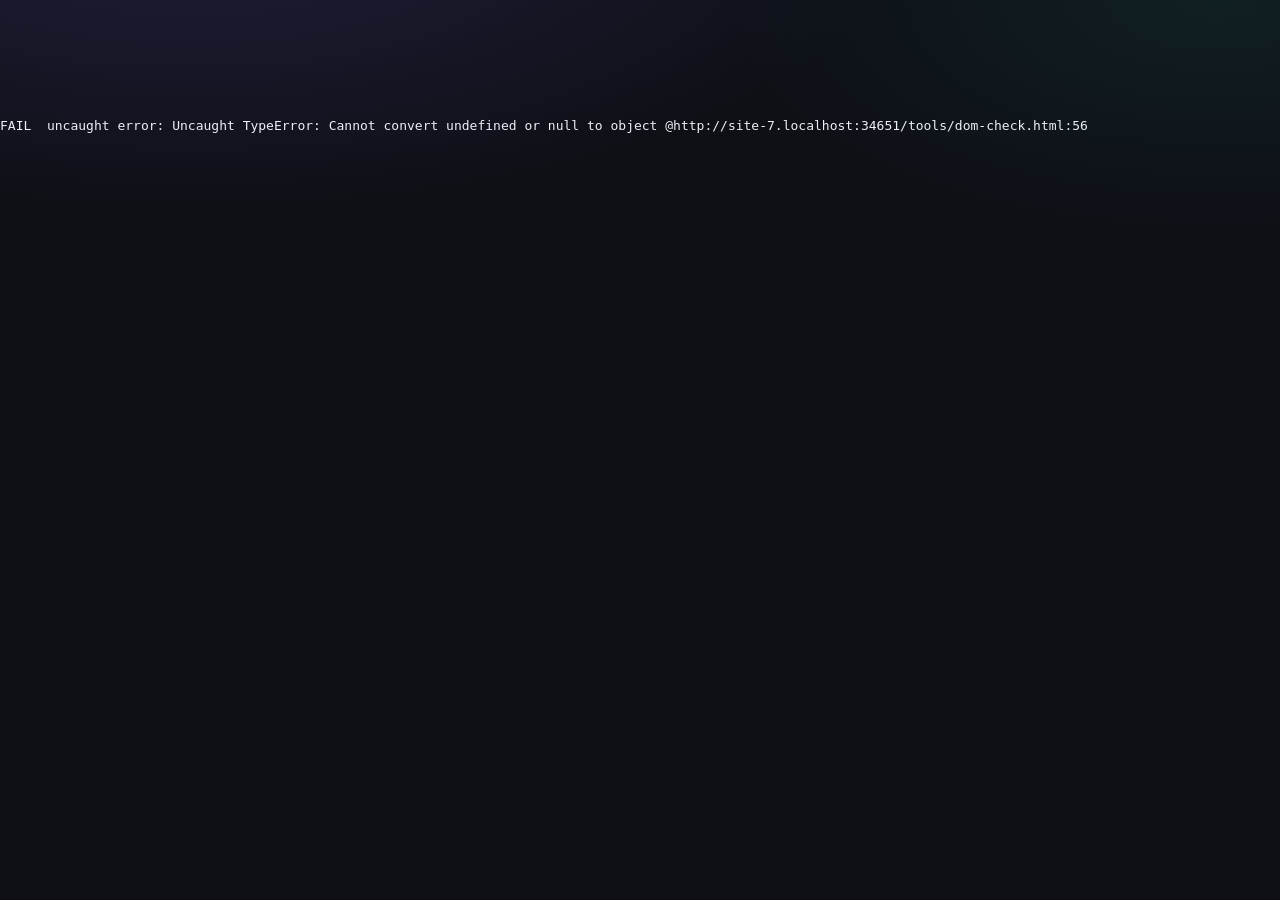
==== commit a23ca10f: "Wrap sentence displays onto multiple lines Sentences rendered as one grid with a column per token, s" ====
--- a/tools/dom-check.html
+++ b/tools/dom-check.html
@@ -85,8 +85,13 @@
         app.appendChild(r.root);
         // Count one mark per annotation: bars, plus the *specific* chips only
         // (a POS subtype adds a second, parent chip that isn't its own mark).
-        marks += r.root.querySelectorAll(".gl-bar").length +
-          r.root.querySelectorAll(".gl-chip:not(.gl-chip-parent)").length;
+        // Count distinct data-ann so a span wrapped across lines — which renders
+        // one squared segment per line — still counts as a single mark.
+        var ids = {};
+        Array.prototype.forEach.call(
+          r.root.querySelectorAll(".gl-bar, .gl-chip:not(.gl-chip-parent)"),
+          function (el) { ids[el.dataset.ann] = 1; });
+        marks += Object.keys(ids).length;
       });
       check("example " + ex.id + ": rendered " + marks + "/" + expected + " annotation marks",
         marks === expected && expected > 0);
--- a/css/styles.css
+++ b/css/styles.css
@@ -96,6 +96,7 @@
   display: flex;
   align-items: center;
 }
+.topbar .kofi img { height: 36px; width: auto; border: 0; display: block; }
 
 #theme-toggle {
   border: 1px solid var(--line);
@@ -315,14 +316,27 @@
 /* ====================================================================
    Sentence rendering (shared by editor / present / quiz)
    ==================================================================== */
-.gl-sentence { overflow-x: auto; padding: 6px 2px 10px; }
+/* Tokens wrap onto successive lines: one .gl-grid per visual line, stacked
+   vertically so a long sentence grows downward instead of scrolling sideways. */
+.gl-sentence {
+  display: flex;
+  flex-direction: column;
+  align-items: flex-start;
+  row-gap: 10px;
+  padding: 6px 2px 10px;
+}
 
 .gl-grid {
   display: inline-grid;
   column-gap: 0.42em;
   row-gap: 7px;
   align-items: center;
+  justify-content: start;
   padding: 4px;
+  max-width: 100%;
+  /* Only an over-wide single line (e.g. one token longer than the container)
+     scrolls, and it scrolls alone — never the whole sentence. */
+  overflow-x: auto;
 }
 
 .gl-token {
@@ -402,6 +416,18 @@
   animation: pop-in 0.22s ease both;
 }
 .gl-bar:hover { transform: translateY(-1px); background: color-mix(in srgb, var(--c) 24%, var(--card)); }
+
+/* Segment edges cut by a line break: square the inner corner and drop the
+   cut border so a wrapped chip/bar reads as one continuous band. */
+.gl-bar.is-cont-left, .gl-chip.is-cont-left {
+  border-top-left-radius: 0; border-bottom-left-radius: 0;
+}
+.gl-bar.is-cont-right, .gl-chip.is-cont-right {
+  border-top-right-radius: 0; border-bottom-right-radius: 0;
+}
+.gl-bar.is-cont-left { border-left-color: transparent; }
+.gl-bar.is-cont-right { border-right-color: transparent; }
+
 .gl-bar-abbr { font-weight: 800; color: var(--c); flex: none; }
 .gl-bar-name { overflow: hidden; text-overflow: ellipsis; white-space: nowrap; color: var(--muted); }
 .gl-bar-note { flex: none; font-size: 11px; opacity: 0.8; }
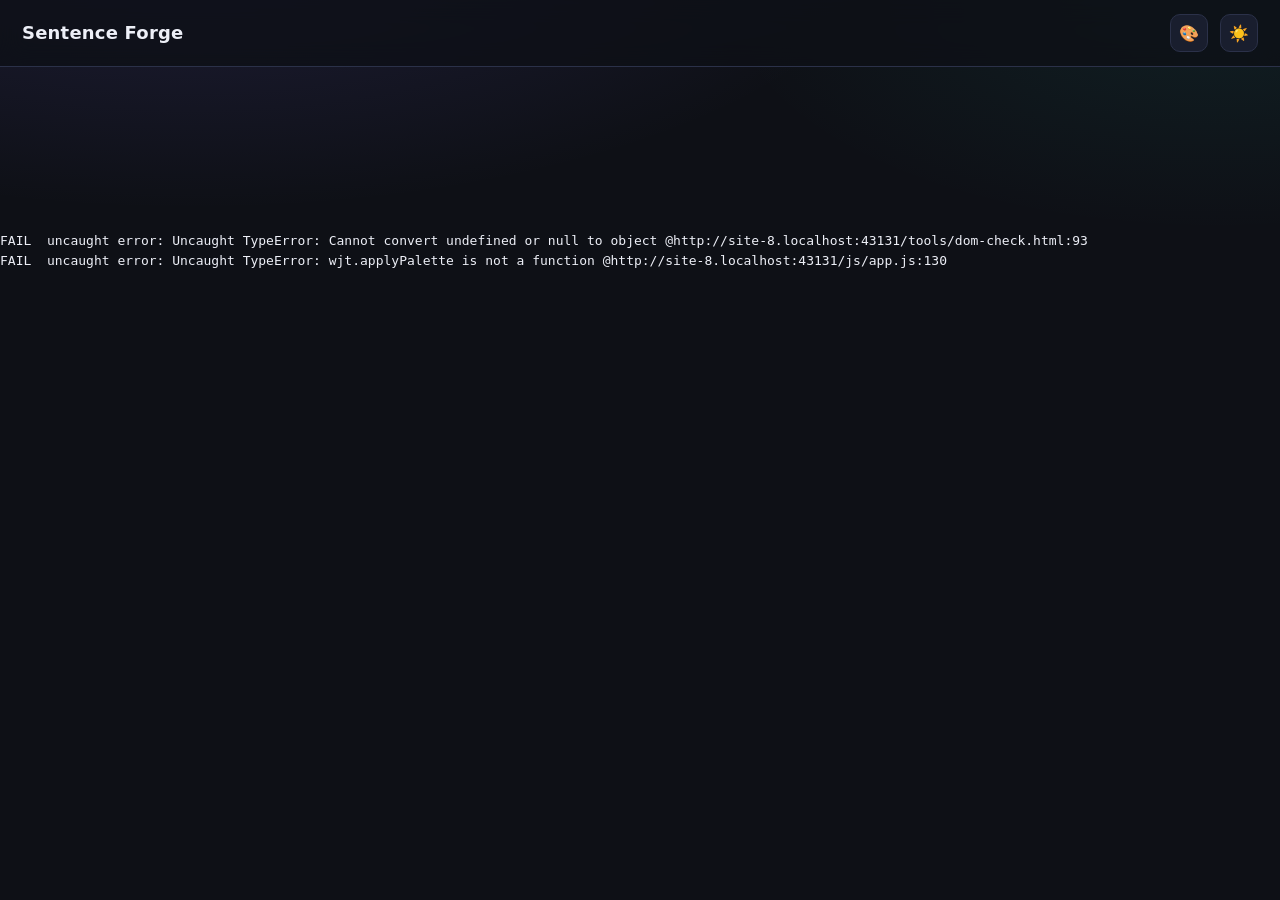
==== commit 8acbd49a: "Present: slide-shell remediation, then wrap on measured width Two arcs land together — they share cs" ====
--- a/tools/dom-check.html
+++ b/tools/dom-check.html
@@ -4,26 +4,56 @@
   <meta charset="UTF-8" />
   <title>Sentence Forge — DOM check</title>
   <link rel="stylesheet" href="../css/styles.css" />
+  <!-- Deterministic layout measurement: collapse entry animations to 0s so the
+       presentation checks (9–10) measure settled bounds, not a mid-animation
+       transform (e.g. view-in's translateY). Test-only; not part of the app. -->
+  <style>*, *::before, *::after { animation-duration: 0s !important; animation-delay: 0s !important; transition-duration: 0s !important; }</style>
 </head>
 <!--
-  Headless render check. Not part of the app — open it (or dump it) to confirm
-  every label in the taxonomy actually renders as a span bar, and that the
-  editor palette builds for all four layers. Run with:
-
-    msedge --headless=new --dump-dom \
-      --user-data-dir=<a temp dir>  file:///C:/dev/sentences/tools/dom-check.html \
-      > dump.html
-    node tools/dom-check-report.js dump.html
-
-  The temp user-data-dir is required or the dump comes back empty, and the URL
-  needs a Windows-style drive (file:///C:/…) or the browser loads an error page.
-
-  Results are summarized in #result as PASS/FAIL lines. Read them with
+  Headless render + runtime check. Not part of the app. It has two parts:
+
+    - Parse-time checks (1–5): every label in the taxonomy renders its mark, each
+      sample renders all its annotations, the palette builds, notes and the Key
+      legend render. These use render/editor/store only.
+    - Runtime checks (6–8): load the FULL app (app.js/display.js/quiz.js) against
+      the real page chrome and verify boot, storage guards, the keyboard token
+      selection path, and the confirmation dialog's a11y (audit P0-2/P0-3).
+    - Presentation checks (9–10): drive the real Present and Quiz views and assert
+      the slide-shell contract (UI audit 0.1.0) — no document overflow, stage/nav/
+      controls/panel within the viewport, clean state reserves no hidden lanes,
+      Key panel focus + Escape restore, dot labels, and Practice question focus.
+      These need a sized window; pass --window-size=1280,720 (the 720p gate).
+
+  Run it (the Git-Bash `>` redirect returns an EMPTY dump for this GUI process —
+  use PowerShell Start-Process, which waits for the child and captures stdout):
+
+    $edge = "C:\Program Files (x86)\Microsoft\Edge\Application\msedge.exe"
+    $udd  = Join-Path $env:TEMP ("edge-udd-" + [guid]::NewGuid())
+    $dump = Join-Path $env:TEMP ("dom-" + [guid]::NewGuid() + ".html")
+    Start-Process -FilePath $edge -Wait -NoNewWindow -RedirectStandardOutput $dump `
+      -ArgumentList "--headless=new","--disable-gpu","--no-sandbox",`
+      "--virtual-time-budget=8000","--window-size=1280,720","--dump-dom","--user-data-dir=$udd",`
+      "file:///C:/dev/sentences/tools/dom-check.html"
+    node tools/dom-check-report.js $dump
+
+  Spot-check the other matrix sizes by re-running with --window-size=1366,768 /
+  1920,1080 / 1024,768; the required contract is 0 failed at each.
+
+  The temp user-data-dir and a Windows-style drive (file:///C:/…) are both
+  required. Results are summarized in #result as PASS/FAIL lines. Read them with
   dom-check-report.js, NOT by grepping the dump — the dump includes this file's
   own script, and the strings "PASS" and "FAIL" appear in it as source text.
 -->
 <body>
+  <!-- Real page chrome so app.js boots exactly as it does in index.html. -->
+  <nav class="topbar">
+    <a class="brand" href="#/">Sentence Forge</a>
+    <button id="palette-toggle" aria-pressed="false">🎨</button>
+    <button id="theme-toggle">☀️</button>
+  </nav>
   <main id="app"></main>
+  <div id="toasts" aria-live="polite"></div>
+  <footer class="appfoot"><span data-role="version"></span></footer>
   <pre id="result"></pre>
 
   <script src="../js/labels.js"></script>
@@ -32,6 +62,9 @@
   <script src="../js/examples.js"></script>
   <script src="../js/render.js"></script>
   <script src="../js/editor.js"></script>
+  <script src="../js/display.js"></script>
+  <script src="../js/quiz.js"></script>
+  <script src="../js/app.js"></script>
 
   <script>
   (function () {
@@ -40,6 +73,10 @@
     function check(name, cond) {
       out.push((cond ? "PASS  " : "FAIL  ") + name);
       if (!cond) fails++;
+    }
+    function finish() {
+      out.push(fails ? fails + " FAILURE(S)" : "ALL DOM CHECKS PASSED");
+      document.getElementById("result").textContent = out.join("\n");
     }
 
     window.onerror = function (msg, src, line) {
@@ -116,8 +153,336 @@
       });
     });
 
-    out.push(fails ? fails + " FAILURE(S)" : "ALL DOM CHECKS PASSED");
-    document.getElementById("result").textContent = out.join("\n");
+    // 4. Sentence-level note renders only when present, and is escaped.
+    check("sentence note: null when absent",
+      wjt.renderSentenceNote({ text: "No note." }) === null);
+    check("sentence note: null when empty string",
+      wjt.renderSentenceNote({ text: "x", notes: "" }) === null);
+    var noteEl = wjt.renderSentenceNote({ text: "x", notes: "A <cleft> & such." });
+    check("sentence note: renders a .sentence-note element",
+      !!noteEl && noteEl.classList.contains("sentence-note"));
+    check("sentence note: text is HTML-escaped",
+      !!noteEl && noteEl.innerHTML.indexOf("&lt;cleft&gt;") !== -1 &&
+      noteEl.innerHTML.indexOf("<cleft>") === -1);
+
+    // 5. Present-mode Key legend: shows only shown layers annotated in the
+    //    sentence, one item per distinct label (de-duped), swatch · abbr · name.
+    var legSentence = {
+      text: "x",
+      annotations: [
+        { label: "noun" }, { label: "noun" }, { label: "verb" },  // pos (noun repeats)
+        { label: "subject" },                                      // part
+      ],
+    };
+    check("legend: null when no layers shown",
+      wjt.renderLegend(legSentence, []) === null);
+    check("legend: null when shown layer has no annotations here",
+      wjt.renderLegend({ text: "x", annotations: [{ label: "noun" }] }, ["clause"]) === null);
+    var legEl = wjt.renderLegend(legSentence, ["pos"]);
+    check("legend: renders a group for the shown layer",
+      !!legEl && legEl.querySelectorAll(".legend-group").length === 1);
+    check("legend: layer heading names the layer",
+      !!legEl && legEl.querySelector(".legend-layer").textContent === wjt.LAYERS.pos.name);
+    check("legend: one item per distinct label (noun de-duped)",
+      !!legEl && legEl.querySelectorAll(".legend-item").length === 2);
+    check("legend: item carries swatch, abbr, and name",
+      !!legEl && (function () {
+        var it = legEl.querySelector(".legend-item");
+        return (it.querySelector(".swatch").getAttribute("style") || "").indexOf(wjt.LABELS.noun.color) !== -1 &&
+          it.querySelector("b").textContent === wjt.LABELS.noun.abbr &&
+          it.textContent.indexOf(wjt.LABELS.noun.name) !== -1;
+      })());
+    var legTwo = wjt.renderLegend(legSentence, ["pos", "part"]);
+    check("legend: one group per shown layer with annotations",
+      !!legTwo && legTwo.querySelectorAll(".legend-group").length === 2);
+
+    /* -------------------------------------------------------------------- *
+     * Runtime checks (6–8) — run AFTER app.js has booted the real app, so
+     * these cover the P4 runtime paths the old harness never loaded. app.js
+     * registered its DOMContentLoaded boot before this script, so its handler
+     * fires first (clearing #app and routing to Home) and ours runs after.
+     * -------------------------------------------------------------------- */
+    /* Wrap stress fixture. A span bar carries its label's full NAME, which can be
+     * far wider than the tokens it covers ("Prepositional Phrase" over "up"), and
+     * the grid's max-content columns grow to fit it. Wrapping used to be decided
+     * from token widths alone, so a line that "fit" rendered past the container
+     * and scrolled sideways in silence (.gl-grid hides its scrollbar). Render one
+     * of those into a deliberately narrow host here, before the settle timer, and
+     * assert after it that it wrapped instead of running off. */
+    var stressHost = null;
+    function buildWrapStress() {
+      var text = "up in the old house on the hill by the sea at dawn in the cold";
+      var anns = [];
+      // A prepositional phrase over each 2-word pair: every bar's name is much
+      // wider than the two short tokens it spans.
+      for (var at = 0; at + 6 <= text.length; at += 7) {
+        anns.push({ id: wjt.uid(), start: at, end: Math.min(at + 6, text.length), label: "prepositional-phrase", note: "" });
+      }
+      stressHost = document.createElement("div");
+      stressHost.style.cssText = "width:640px;position:absolute;left:-9999px;top:0;";
+      document.body.appendChild(stressHost);
+      var r = wjt.renderSentence({ id: wjt.uid(), text: text, annotations: anns },
+        { layers: ["phrase"], size: "lg" });
+      stressHost.appendChild(r.root);
+    }
+    function checkWrapStress() {
+      if (!stressHost) return;
+      var grids = stressHost.querySelectorAll(".gl-grid");
+      var worst = 0, runOff = 0;
+      Array.prototype.forEach.call(grids, function (g) {
+        var over = g.scrollWidth - g.clientWidth;
+        if (over > worst) worst = over;
+        if (over > 1 && g.querySelectorAll(".gl-token").length > 1) runOff++;
+      });
+      check("wrap stress: a wide span label wraps the line instead of running off " +
+        "(" + grids.length + " lines, worst overflow " + worst + "px)",
+        grids.length > 1 && runOff === 0);
+      stressHost.parentNode.removeChild(stressHost);
+    }
+
+    document.addEventListener("DOMContentLoaded", function () {
+      try { runtimeChecks(); }
+      catch (e) { check("runtime checks threw: " + e.message, false); }
+      try { buildWrapStress(); }
+      catch (e) { check("wrap stress fixture threw: " + e.message, false); }
+      // The Present/Quiz checks (9–10) drive the real views and measure layout,
+      // so they wait for the renderer's reflow to settle before the bounds
+      // assertions. A plain timer (not rAF, which headless virtual-time doesn't
+      // reliably service) is fast-forwarded within --virtual-time-budget.
+      // finish() still runs exactly once, here, after they complete.
+      setTimeout(function () {
+        try { checkWrapStress(); }
+        catch (e) { check("wrap stress check threw: " + e.message, false); }
+        try { presentationChecks(); }
+        catch (e) { check("presentation checks threw: " + e.message, false); }
+        finish();
+      }, 200);
+    });
+
+    function key(el, opts) {
+      opts = opts || {};
+      opts.bubbles = true; opts.cancelable = true;
+      el.dispatchEvent(new KeyboardEvent("keydown", opts));
+    }
+
+    function runtimeChecks() {
+      // 6. Boot renders content and the app didn't throw (audit P0-2). The Home
+      //    view replaced #app wholesale; if boot had thrown, #app stays empty.
+      check("P0-2: app booted and rendered a view into #app", app.children.length > 0);
+      check("P0-2: footer version reflects wjt.VERSION",
+        (document.querySelector('[data-role="version"]').textContent || "")
+          .indexOf(wjt.VERSION) !== -1);
+
+      // 6b. safeStorage swallows a store that throws on access, instead of
+      //     letting it escape and blank the app (the P0-2 boot hazard).
+      check("P0-2: wjt.safeStorage exposes get/set",
+        !!wjt.safeStorage && typeof wjt.safeStorage.get === "function" &&
+        typeof wjt.safeStorage.set === "function");
+      var proto = Object.getPrototypeOf(localStorage);
+      var origGet = proto.getItem, origSet = proto.setItem, savedOK = wjt.storageOK;
+      try {
+        proto.getItem = function () { throw new Error("storage disabled"); };
+        proto.setItem = function () { throw new Error("storage disabled"); };
+        wjt.storageOK = true;
+        var got = wjt.safeStorage.get("anything");
+        var setOK = wjt.safeStorage.set("anything", "x");
+        check("P0-2: safeStorage.get returns null on a throwing store", got === null);
+        check("P0-2: safeStorage.set returns false on a throwing store", setOK === false);
+        check("P0-2: a throwing store flips wjt.storageOK false", wjt.storageOK === false);
+      } finally {
+        proto.getItem = origGet; proto.setItem = origSet; wjt.storageOK = savedOK;
+      }
+
+      // 7. Keyboard token selection (audit P0-3): interactive tokens are
+      //    focusable buttons, and the keyboard gesture drives the SAME onSelect
+      //    as a pointer drag — so a keyboard user can create a label.
+      var picked = null;
+      var r = wjt.renderSentence(
+        { text: "The quick brown fox jumped.", annotations: [] },
+        { layers: ["pos"], interactive: true, onSelect: function (range) { picked = range; } });
+      app.appendChild(r.root);
+      var toks = r.root.querySelectorAll(".gl-token");
+      check("P0-3: interactive tokens are focusable buttons",
+        toks.length > 0 && toks[0].getAttribute("role") === "button" &&
+        toks[0].getAttribute("tabindex") !== null);
+      check("P0-3: exactly one token starts in the Tab order (roving tabindex)",
+        r.root.querySelectorAll('.gl-token[tabindex="0"]').length === 1);
+
+      picked = null;
+      key(toks[1], { key: "Enter" });
+      check("P0-3: Enter on a token commits that single word",
+        !!picked && picked.first === 1 && picked.last === 1);
+
+      picked = null;
+      key(toks[1], { key: "ArrowRight", shiftKey: true });  // extend head 1 -> 2
+      var focused = r.root.querySelector('.gl-token[tabindex="0"]');
+      check("P0-3: Shift+Arrow moves the roving focus to the extended word",
+        focused === toks[2]);
+      key(focused, { key: "Enter" });
+      check("P0-3: Shift+Arrow then Enter commits a multi-word span",
+        !!picked && picked.first === 1 && picked.last === 2);
+
+      // 8. Confirmation dialog a11y (audit P0-3): named + Tab focus trap.
+      var confirmed = false;
+      wjt.confirmDialog({ message: "Delete this thing?", confirmText: "Delete",
+        onConfirm: function () { confirmed = true; } });
+      var modal = document.querySelector(".modal");
+      check("P0-3: confirm dialog is a modal dialog",
+        !!modal && modal.getAttribute("role") === "dialog" &&
+        modal.getAttribute("aria-modal") === "true");
+      var lb = modal && modal.getAttribute("aria-labelledby");
+      var named = lb && document.getElementById(lb) &&
+        document.getElementById(lb).textContent.indexOf("Delete this thing?") !== -1;
+      check("P0-3: confirm dialog has an accessible name", !!named);
+
+      var cancel = modal.querySelector(".btn:not(.btn-primary)");
+      var ok = modal.querySelector(".btn-primary");
+      // Focus-trap: assert only if headless focus tracking works (it does in
+      // Chromium --headless=new); otherwise report that it was not exercised.
+      ok.focus();
+      if (document.activeElement === ok) {
+        key(ok, { key: "Tab" });
+        check("P0-3: Tab from the last button wraps to the first (focus trap)",
+          document.activeElement === cancel);
+        cancel.focus();
+        key(cancel, { key: "Tab", shiftKey: true });
+        check("P0-3: Shift+Tab from the first button wraps to the last",
+          document.activeElement === ok);
+      } else {
+        check("P0-3: focus trap NOT EXERCISED (headless focus unavailable)", true);
+      }
+      // Close via Escape and confirm the callback never fired on a cancel path.
+      key(document, { key: "Escape" });
+      check("P0-3: Escape closes the dialog without confirming",
+        !document.querySelector(".modal") && confirmed === false);
+    }
+
+    // A rect is "in viewport" when it sits inside the window with a 1px rounding
+    // tolerance — the bounds contract for the slide shell and its panel.
+    function inViewport(el, tol) {
+      tol = tol || 1;
+      var r = el.getBoundingClientRect();
+      return r.top >= -tol && r.left >= -tol &&
+        r.bottom <= window.innerHeight + tol && r.right <= window.innerWidth + tol;
+    }
+    function noDocScroll(tag) {
+      var d = document.documentElement;
+      check("UI-1: no document overflow in Present " + tag,
+        d.scrollWidth <= d.clientWidth + 1 && d.scrollHeight <= d.clientHeight + 1);
+    }
+
+    /* -------------------------------------------------------------------- *
+     * Presentation checks (9–10) — the slide-shell contract (UI audit 0.1.0)
+     * against the real Present and Quiz views. These need a sized window; CI and
+     * the documented local recipe pass --window-size=1280,720 (the primary 720p
+     * projector gate). The other matrix sizes are the manual browser pass.
+     * -------------------------------------------------------------------- */
+    function presentationChecks() {
+      // Load the densest built-in example (the intended stress fixture) so the
+      // shell is tested against real annotation density, not a toy sentence.
+      var densest = null, max = -1;
+      wjt.EXAMPLES.forEach(function (ex) {
+        var l = ex.build(), n = 0;
+        l.sentences.forEach(function (s) { n += (s.annotations || []).length; });
+        if (n > max) { max = n; densest = l; }
+      });
+      wjt.store.save(densest);
+      var id = densest.id;
+
+      // 9. Present — clean state. (route() scrolls to top before rendering; we
+      //    call the view directly, so mirror that or leftover scroll from the
+      //    earlier checks offsets every viewport-relative measurement.)
+      window.scrollTo(0, 0);
+      wjt.views.present(app, id);
+      var view = app.querySelector(".view-present");
+      check("UI-1: Present view rendered", !!view);
+      if (!view) return;
+      noDocScroll("(clean)");
+
+      var stage = view.querySelector('[data-role="stage"]');
+      check("UI-2: clean sentence reserves no .gl-hidden annotation lanes",
+        stage.querySelectorAll(".gl-hidden").length === 0);
+      check("UI-1: stage is within the viewport", inViewport(stage));
+      check("UI-1: sentence nav is within the viewport", inViewport(view.querySelector(".present-nav")));
+      check("UI-1: reveal controls are within the viewport", inViewport(view.querySelector(".present-controls")));
+
+      var dots = view.querySelectorAll(".dot");
+      var labelled = dots.length > 0;
+      Array.prototype.forEach.call(dots, function (d) { if (!d.getAttribute("aria-label")) labelled = false; });
+      check("UI-9: every sentence dot has an accessible label", labelled);
+      check("UI-9: exactly one dot is aria-current",
+        view.querySelectorAll('.dot[aria-current="true"]').length === 1);
+
+      // 9b. Present — breakdown (all layers on) stays bounded and renders marks.
+      view.querySelector('[data-act="all"]').click();
+      stage = view.querySelector('[data-role="stage"]');
+      check("UI-2: breakdown renders annotation marks",
+        stage.querySelectorAll(".gl-bar, .gl-chip").length > 0);
+      noDocScroll("(breakdown, all layers)");
+
+      // A span bar's label can be wider than the tokens it covers, which used to
+      // push the line past the container and scroll it sideways (silently — the
+      // .gl-grid scrollbar is hidden). The renderer now wraps on measured width,
+      // so a long sentence spills onto another line instead of running off.
+      // Multi-token lines must not overflow; a lone token can't wrap, so it's
+      // exempt (its bar label ellipsizes instead).
+      var runOff = 0, widest = 0;
+      Array.prototype.forEach.call(stage.querySelectorAll(".gl-grid"), function (g) {
+        var over = g.scrollWidth - g.clientWidth;
+        if (over > widest) widest = over;
+        if (over > 1 && g.querySelectorAll(".gl-token").length > 1) runOff++;
+      });
+      check("UI-4: no wrapped line runs off sideways (worst overflow " + widest + "px)",
+        runOff === 0);
+      // The page, not the stage, is the scroller once a breakdown outgrows the slide.
+      check("UI-1: the stage never becomes its own scroll container",
+        stage.scrollHeight <= stage.clientHeight + 1);
+
+      // 9c. Key panel opens inside the viewport, takes focus, Escape closes and
+      //     restores focus to the Key button.
+      var keyBtn = view.querySelector('[data-act="key"]');
+      keyBtn.click();
+      var panel = view.querySelector('[data-role="panel"]');
+      var panelTitle = view.querySelector('[data-role="panel-title"]');
+      check("UI-3: Key panel is visible when open", !panel.hidden);
+      check("UI-3: open Key panel is within the viewport", inViewport(panel));
+      noDocScroll("(Key open)");
+      if (document.activeElement === panelTitle) {
+        check("UI-3: opening the Key panel moves focus to its heading", true);
+        key(document, { key: "Escape" });
+        check("UI-3: Escape closes the panel", panel.hidden);
+        check("UI-3: closing restores focus to the Key button", document.activeElement === keyBtn);
+      } else {
+        check("UI-3: panel focus NOT EXERCISED (headless focus unavailable)", true);
+        keyBtn.click();
+        check("UI-3: clicking Key again closes the panel", panel.hidden);
+      }
+
+      // 9d. Route-away removes the shell state and restores document scrolling.
+      wjt.views.library(app);
+      check("UI-1: leaving Present removes the .view-present shell",
+        !app.querySelector(".view-present"));
+      check("UI-1: document scroll restored outside Present",
+        getComputedStyle(document.body).overflow !== "hidden");
+
+      // 10. Practice — a new question render establishes a focus target.
+      wjt.views.quiz(app, id);
+      var startBtn = app.querySelector('[data-act="start"]');
+      check("UI-7: Practice setup rendered a Start button", !!startBtn);
+      if (startBtn) {
+        startBtn.click();  // startQuiz -> renderQuestion, which focuses the prompt
+        var prompt = app.querySelector('[data-role="prompt"]');
+        check("UI-7: a question prompt heading rendered", !!prompt);
+        if (prompt && document.activeElement) {
+          if (document.activeElement === prompt) {
+            check("UI-7: question render focuses the prompt heading", true);
+          } else {
+            check("UI-7: question focus NOT EXERCISED (headless focus unavailable)",
+              prompt.getAttribute("tabindex") === "-1");
+          }
+        }
+      }
+    }
   })();
   </script>
 </body>
--- a/css/styles.css
+++ b/css/styles.css
@@ -42,6 +42,17 @@
   color-scheme: light;
 }
 
+/* "Forge heat" brand palette — the glowing-metal gradient shared by the hero
+   wordmark and the top-bar brand. Theme-independent (identical in light/dark). */
+:root {
+  --forge-gradient: linear-gradient(
+    100deg,
+    #b31217 0%, #ff4e00 20%, #ff9a00 35%, #ffd400 50%,
+    #ff9a00 65%, #ff4e00 80%, #b31217 100%
+  );
+  --forge-solid: #ff7a1a;
+}
+
 * { box-sizing: border-box; margin: 0; padding: 0; }
 
 html { scroll-behavior: smooth; }
@@ -57,6 +68,50 @@
   line-height: 1.55;
   min-height: 100vh;
 }
+
+/* ---------------- accessibility helpers ---------------- */
+/* Visually hidden but exposed to assistive tech (screen-reader-only live
+   regions, off-screen labels). */
+.sr-only {
+  position: absolute;
+  width: 1px;
+  height: 1px;
+  padding: 0;
+  margin: -1px;
+  overflow: hidden;
+  clip: rect(0, 0, 0, 0);
+  white-space: nowrap;
+  border: 0;
+}
+
+/* Skip-to-content: off-screen until focused, so the first Tab from a cold load
+   jumps a keyboard user past the top bar into #app. */
+.skip-link {
+  position: absolute;
+  left: 12px;
+  top: -60px;
+  z-index: 100;
+  padding: 9px 16px;
+  border-radius: 10px;
+  background: var(--card);
+  color: var(--text);
+  border: 1px solid var(--line);
+  box-shadow: var(--shadow);
+  transition: top 0.15s ease;
+}
+.skip-link:focus {
+  top: 12px;
+}
+
+/* Views move focus to their heading after a route swap so assistive tech lands
+   on the new content. Those headings/containers are only focusable because we
+   add tabindex="-1", so they can never be reached by the Tab key and never need
+   a keyboard focus ring — suppress the browser's page-sized default outline on
+   that programmatic focus unconditionally. (A :not(:focus-visible) guard here
+   fails on initial load, where Chromium's focus-visible heuristic matches the
+   route-focus and paints a box around the hero h1.) Real controls reached by
+   keyboard keep their own :focus-visible ring. */
+[tabindex="-1"]:focus { outline: none; }
 
 /* ---------------- top bar ---------------- */
 .topbar {
@@ -86,19 +141,28 @@
 .topbar .brand .anvil {
   width: 22px;
   height: 22px;
-  fill: var(--accent);
+  fill: var(--forge-solid);
   flex: none;
 }
-.topbar .brand em { font-style: normal; color: var(--accent); }
-
-.topbar .kofi {
-  margin-left: auto;
-  display: flex;
-  align-items: center;
-}
-.topbar .kofi img { height: 36px; width: auto; border: 0; display: block; }
-
-#theme-toggle {
+.topbar .brand em {
+  font-style: normal;
+  background: var(--forge-gradient);
+  background-size: 100% 100%;
+  -webkit-background-clip: text;
+  background-clip: text;
+  color: transparent;
+}
+
+/* Ko-fi badge lives in the footer. Centered under the version line. */
+.appfoot .kofi { display: inline-flex; align-items: center; margin-top: 10px; }
+.appfoot .kofi img { height: 36px; width: auto; border: 0; display: block; }
+
+/* With the ko-fi badge gone from the topbar, the first toggle takes over the
+   margin-left:auto that used to keep this cluster pinned to the right edge. */
+#palette-toggle { margin-left: auto; }
+
+#theme-toggle,
+#palette-toggle {
   border: 1px solid var(--line);
   background: var(--card);
   color: var(--text);
@@ -109,7 +173,10 @@
   cursor: pointer;
   transition: transform 0.15s ease, border-color 0.15s ease;
 }
-#theme-toggle:hover { transform: translateY(-1px); border-color: var(--accent); }
+#theme-toggle:hover,
+#palette-toggle:hover { transform: translateY(-1px); border-color: var(--accent); }
+/* Pressed state for the color-blind palette toggle (aria-pressed=true). */
+#palette-toggle[aria-pressed="true"] { border-color: var(--accent); box-shadow: inset 0 0 0 1px var(--accent); }
 
 #app { max-width: 1060px; margin: 0 auto; padding: 26px 22px 90px; }
 
@@ -187,7 +254,16 @@
   border-color: var(--accent);
   color: var(--text);
 }
-.pill-lg { font-size: 14px; padding: 8px 16px; }
+/* Fixed height so a pill that wraps to a second row never collapses into a
+   thin bar; inline-flex vertically centers the label and its count. */
+.pill-lg {
+  display: inline-flex;
+  align-items: center;
+  min-height: 40px;
+  box-sizing: border-box;
+  font-size: 14px;
+  padding: 8px 16px;
+}
 .pill-count {
   display: inline-block;
   background: var(--accent);
@@ -276,14 +352,119 @@
   font-weight: 800;
   letter-spacing: -1px;
 }
-.hero h1 span {
-  background: linear-gradient(120deg, var(--accent), var(--accent-2));
+.hero h1 .fx {
+  background: var(--forge-gradient);
+  background-size: 220% 100%;
   -webkit-background-clip: text;
   background-clip: text;
   color: transparent;
+  animation: forge-heat 4s ease-in-out infinite;
+}
+@keyframes forge-heat {
+  0%   { background-position: 0% 50%; }
+  50%  { background-position: 100% 50%; }
+  100% { background-position: 0% 50%; }
+}
+@media (prefers-reduced-motion: reduce) {
+  .hero h1 .fx { animation: none; }
+}
+/* "Alpha" badge riding the end of the wordmark. */
+.hero h1 .hero-alpha {
+  display: inline-block;
+  vertical-align: top;
+  transform: translateY(0.35em);
+  margin-left: 10px;
+  font-size: 0.28em;
+  font-weight: 800;
+  letter-spacing: 1.5px;
+  text-transform: uppercase;
+  color: #fff;
+  -webkit-text-fill-color: #fff;
+  background: var(--forge-solid);
+  border-radius: 999px;
+  padding: 4px 10px;
 }
 .hero p { color: var(--muted); margin-top: 8px; font-size: 16px; }
-.hero .btn-row { margin-top: 22px; }
+.hero-actions { margin: 20px 0 42px; }
+
+/* ---- "how the blocks work" self-playing demo (above Your lessons) ---- */
+.blocks-demo { text-align: center; margin: 6px 0 8px; }
+.blocks-demo-cap { color: var(--muted); font-size: 14px; margin-bottom: 10px; }
+.blocks-demo-card {
+  display: inline-block;
+  position: relative;
+  max-width: 100%;
+  padding: 14px 20px 16px;
+}
+.blocks-demo-stage { display: flex; justify-content: center; }
+.blocks-demo-stage .gl-sentence { align-items: center; }
+/* Colour eases in with the Words layer instead of snapping on. */
+.blocks-demo-stage .gl-token { transition: border-bottom-color 0.3s ease; }
+
+.blocks-demo-steps {
+  display: flex;
+  align-items: center;
+  justify-content: center;
+  gap: 8px;
+  margin-top: 12px;
+}
+.blocks-demo-pill {
+  font-size: 11px;
+  font-weight: 800;
+  letter-spacing: 0.5px;
+  text-transform: uppercase;
+  color: var(--muted);
+  background: var(--card-2);
+  border: 1px solid var(--line);
+  border-radius: 999px;
+  padding: 3px 12px;
+  transition: color 0.25s ease, background 0.25s ease, border-color 0.25s ease;
+}
+.blocks-demo-pill.is-on {
+  color: var(--accent);
+  background: var(--accent-soft);
+  border-color: var(--accent);
+}
+.blocks-demo-arrow { color: var(--muted); font-size: 12px; opacity: 0.7; }
+
+/* Fake pointer that clicks each step pill as its layer appears. */
+.blocks-demo-cursor {
+  position: absolute;
+  top: 0;
+  left: 0;
+  width: 22px;
+  height: 22px;
+  z-index: 3;
+  pointer-events: none;
+  transform-origin: top left;
+  transition: transform 0.45s cubic-bezier(0.4, 0.1, 0.2, 1);
+  filter: drop-shadow(0 2px 3px rgba(0, 0, 0, 0.4));
+}
+.blocks-demo-cursor svg { display: block; }
+.blocks-demo-cursor svg path {
+  fill: #fff;
+  stroke: #10131c;
+  stroke-width: 1.4;
+  stroke-linejoin: round;
+}
+/* The tap scale lives on the inner svg so it can't fight the wrapper's
+   translate; its origin is the pointer tip so the tip stays put. */
+.blocks-demo-cursor.is-tap svg {
+  transform-origin: 6px 4px;
+  animation: bd-cursor-tap 0.32s ease;
+}
+@keyframes bd-cursor-tap {
+  0%, 100% { transform: scale(1); }
+  45% { transform: scale(0.76); }
+}
+.blocks-demo-pill.is-tap { animation: bd-pill-tap 0.5s ease; }
+@keyframes bd-pill-tap {
+  0% { box-shadow: 0 0 0 0 var(--accent-soft); }
+  100% { box-shadow: 0 0 0 9px transparent; }
+}
+@media (prefers-reduced-motion: reduce) {
+  .blocks-demo-cursor { display: none; }
+}
 
 .lesson-grid {
   display: grid;
@@ -307,6 +488,9 @@
   color: var(--muted);
   margin: 26px 0 12px;
 }
+.section-head { display: flex; align-items: center; justify-content: space-between; gap: 12px; }
+.section-head .section-title { margin-bottom: 0; }
+.appfoot { text-align: center; padding: 24px 12px; color: var(--muted); font-size: 12px; }
 .section-sub { margin: -6px 0 12px; }
 .examples-block { margin-top: 8px; }
 .example-card { display: flex; flex-direction: column; border-style: dashed; }
@@ -335,9 +519,14 @@
   padding: 4px;
   max-width: 100%;
   /* Only an over-wide single line (e.g. one token longer than the container)
-     scrolls, and it scrolls alone — never the whole sentence. */
+     scrolls, and it scrolls alone — never the whole sentence. The scrollbar
+     chrome is hidden: a long annotation label wider than its token no longer
+     shows a bar (the recurring narrow-width eyesore), while an over-wide token
+     stays reachable by wheel/trackpad/touch scroll. */
   overflow-x: auto;
-}
+  scrollbar-width: none;          /* Firefox */
+}
+.gl-grid::-webkit-scrollbar { display: none; }   /* Chromium / Edge / WebKit */
 
 .gl-token {
   font-size: 19px;
@@ -403,6 +592,10 @@
   align-items: center;
   gap: 6px;
   min-width: 0;
+  /* One labeled bar's natural height (12px x 1.55 + 5px padding + 4px border),
+     so an empty continuation segment of a wrapped span can't collapse into a
+     thin bar. Same collapse the layer pills solve with .pill-lg min-height. */
+  min-height: 28px;
   border: 1px solid color-mix(in srgb, var(--c) 55%, transparent);
   border-top: 3px solid var(--c);
   background: color-mix(in srgb, var(--c) 13%, var(--card));
@@ -431,7 +624,12 @@
 .gl-bar-abbr { font-weight: 800; color: var(--c); flex: none; }
 .gl-bar-name { overflow: hidden; text-overflow: ellipsis; white-space: nowrap; color: var(--muted); }
 .gl-bar-note { flex: none; font-size: 11px; opacity: 0.8; }
-.gl-size-lg .gl-bar { font-size: 15px; padding: 4px 10px 5px; border-radius: 9px; }
+.gl-size-lg .gl-bar { font-size: 15px; padding: 4px 10px 5px; border-radius: 9px; min-height: 37px; }
+
+/* Reserved-but-hidden layer (Present mode): keeps its grid track's height so a
+   toggled layer appears in place instead of resizing the whole block.
+   visibility:hidden also makes the chip/bar unclickable, which is what we want. */
+.gl-hidden { visibility: hidden; }
 
 @keyframes pop-in {
   from { opacity: 0; transform: scale(0.85); }
@@ -485,6 +683,43 @@
 }
 .type-pill.is-on .pill-count, .type-pill.is-on::after { color: var(--c); }
 
+/* ---------------- sentence note ---------------- */
+/* Present-mode line under the type badges; only shown when a note exists. */
+.sentence-note {
+  max-width: 640px;
+  margin: 12px auto 0;
+  text-align: center;
+  color: var(--muted);
+  font-size: 14px;
+  font-style: italic;
+  line-height: 1.4;
+}
+.stage .sentence-note { font-size: 15px; }
+.sentence-note-tag {
+  font-size: 10px;
+  font-weight: 800;
+  letter-spacing: 0.6px;
+  text-transform: uppercase;
+  font-style: normal;
+}
+/* Editor: free-text note field beneath the type picker. */
+.sentence-note-edit { display: flex; align-items: center; gap: 6px; margin-bottom: 12px; }
+.sentence-notes-input {
+  flex: 1;
+  min-width: 0;
+  background: var(--bg-soft);
+  border: 1px solid var(--line);
+  border-radius: 8px;
+  color: var(--text);
+  font: inherit;
+  font-size: 13px;
+  padding: 5px 10px;
+  outline: none;
+}
+.sentence-notes-input:focus { border-color: var(--accent); }
+/* Practice feedback: note appended after the type explanation. */
+.quiz-note { color: var(--muted); font-style: italic; }
+
 /* ---------------- popover ---------------- */
 .gl-popover {
   position: absolute;
@@ -499,6 +734,30 @@
   overflow-y: auto;
   animation: pop-in 0.16s ease both;
 }
+
+/* ---------------- confirm modal ---------------- */
+.modal-backdrop {
+  position: fixed;
+  inset: 0;
+  z-index: 80;               /* above .topbar (40) and .gl-popover (60) */
+  display: flex;
+  align-items: center;
+  justify-content: center;
+  padding: 16px;
+  background: color-mix(in srgb, var(--bg) 55%, transparent);
+  backdrop-filter: blur(3px);
+}
+.modal {
+  background: var(--card);
+  border: 1px solid var(--line);
+  border-radius: 14px;
+  box-shadow: var(--shadow);
+  padding: 20px;
+  width: min(440px, calc(100vw - 32px));
+  animation: pop-in 0.16s ease both;
+}
+.modal-msg { margin: 0 0 16px; color: var(--text); line-height: 1.5; }
+.modal-actions { justify-content: flex-end; }
 
 .palette-target {
   font-size: 13px;
@@ -638,20 +897,116 @@
 /* ====================================================================
    Present mode
    ==================================================================== */
-.present-head { display: flex; align-items: flex-start; gap: 12px; flex-wrap: wrap; margin-bottom: 16px; }
+/* Present is a slide that fills the viewport when its content fits, and grows
+   into a scrolling page when a long, fully-revealed sentence doesn't. It fills at
+   least 100dvh so a short breakdown reads as a centred slide with no scrollbar;
+   the page scrolls only when the diagram is genuinely taller than the viewport
+   (the "spill over" long sentences need). The global topbar and footer are hidden
+   here (Present has its own header row). The desktop shell lives in the
+   min-width:641px block below; the phone breakpoint (<=640px) uses the same
+   document-scroll model with a stacked switcher. */
+.view-present {
+  display: flex;
+  flex-direction: column;
+  position: relative;   /* anchor for the panel's bottom-sheet overlay */
+  min-height: calc(100vh - 120px);   /* phone/base fallback; the shell overrides it */
+}
+
+/* The presentation shell — desktop, tablet, and projector. Excludes the phone
+   fallback so the small-screen switcher can stack below the stage. */
+@media (min-width: 641px) {
+  body:has(.view-present) .topbar,
+  body:has(.view-present) .appfoot { display: none; }
+  #app:has(.view-present) { max-width: none; margin: 0; padding: 0; }
+  .view-present {
+    /* Grid, so the stage row is minmax(min-content, 1fr): when the breakdown is
+       shorter than the viewport the 1fr expands the row to fill 100dvh and the
+       stage centres its content like a slide; when it's taller, min-content wins,
+       the row grows past the viewport, and — with no overflow lock — the page
+       scrolls. So a sentence that fits never scrolls; only a long one does.
+       (Rows: present-head, present-controls, present-main; the sr-only live
+       region is position:absolute and out of flow.) */
+    display: grid;
+    grid-template-rows: auto auto minmax(min-content, 1fr);
+    /* Explicit minmax(0,1fr) column: the stage is no longer a scroll container,
+       so its min-content width is the whole unwrapped sentence. Left implicit,
+       that intrinsic width would widen this column and hand the renderer a bogus
+       "available width", so nothing would ever wrap. Pinning the column to the
+       shell's width gives the renderer the real width to wrap against. */
+    grid-template-columns: minmax(0, 1fr);
+    min-height: 100vh;    /* fallback for browsers without dvh */
+    min-height: 100dvh;
+    /* Near-full safe width with a modest inset — no 1280px cap wasting projectors. */
+    padding: 18px clamp(16px, 3vw, 48px);
+  }
+}
+/* The sentence switcher is one dot per sentence, so a long lesson makes the rail
+   intrinsically taller than the slide. Take it out of the stage row's height math
+   (absolute, pinned to that row) so only the STAGE decides whether the page grows
+   past one screen — otherwise a 20-sentence lesson would scroll the page even on a
+   short, one-line slide. The rail scrolls within itself when it runs out of room. */
+@media (min-width: 641px) {
+  .present-main { position: relative; padding-right: 56px; }
+  .present-nav {
+    position: absolute;
+    right: 0;
+    top: 0;
+    bottom: 0;
+    overflow-y: auto;
+    scrollbar-width: none;
+  }
+  .present-nav::-webkit-scrollbar { display: none; }
+}
+
+@media (min-width: 641px) and (max-height: 800px) {
+  /* Short landscape (720p/768p projectors): give the stage back the room the
+     header cluster would otherwise take. */
+  .view-present { padding-top: 10px; padding-bottom: 10px; }
+  .present-head, .present-controls { margin-bottom: 8px; }
+  .stage { padding: 18px 22px; }
+}
+@media (min-width: 641px) and (max-width: 1100px) {
+  /* Tablet/older projector landscape: trim the side inset. */
+  .view-present { padding-left: clamp(12px, 2vw, 24px); padding-right: clamp(12px, 2vw, 24px); }
+}
+
+/* Title and the Edit / Quiz / Full screen actions share one row: the title
+   column grows to fill (basis 0 so its long description never forces a wrap),
+   the actions stay a fixed cluster on the right. */
+.present-head { display: flex; align-items: flex-start; gap: 12px; flex-wrap: wrap; margin-bottom: 14px; }
+.present-title { flex: 1 1 0; min-width: 0; }
 .present-title h2 { font-size: 22px; }
+.present-title .muted-note {
+  display: -webkit-box;
+  -webkit-line-clamp: 2;
+  -webkit-box-orient: vertical;
+  overflow: hidden;
+}
+.present-actions { display: flex; align-items: center; gap: 8px; flex: none; }
 
 .present-controls { display: flex; align-items: center; gap: 10px; flex-wrap: wrap; margin-bottom: 14px; }
-.layer-chips { display: flex; gap: 8px; flex-wrap: wrap; }
+/* align-content:flex-start keeps wrapped rows from being stretched into thin
+   bars; the pills carry their own fixed height. */
+.layer-chips { display: flex; align-items: center; align-content: flex-start; gap: 8px; flex-wrap: wrap; }
+
+/* Stage + the vertical sentence switcher sit side by side; the stage takes all
+   remaining width and height, the switcher is a fixed rail on the right. */
+.present-main { display: flex; align-items: stretch; gap: 16px; flex: 1 1 auto; min-height: 0; min-width: 0; }
 
 .stage {
-  min-height: 260px;
+  flex: 1 1 auto;
+  min-width: 0;
+  min-height: 0;
   display: flex;
   flex-direction: column;
   align-items: center;
-  justify-content: center;
+  /* safe center: centers the breakdown while it fits the viewport-filled row;
+     when it's taller the row grows to its content and the page scrolls, so the
+     stage itself never needs an inner scrollbar — overflow stays visible. */
+  justify-content: safe center;
   text-align: center;
-  padding: 34px 26px;
+  padding: 34px 30px;
+  overflow: visible;
 }
 .stage .gl-sentence { max-width: 100%; }
 .stage-counter {
@@ -664,21 +1019,113 @@
 }
 .stage-tip { color: var(--muted); font-style: italic; margin-top: 16px; }
 
-.explain { margin-top: 14px; animation: view-in 0.25s ease both; }
-
-.present-nav { display: flex; align-items: center; justify-content: center; gap: 18px; margin-top: 18px; }
-.dots { display: flex; gap: 8px; flex-wrap: wrap; justify-content: center; }
+/* Key button reuses the pill "on" look so its pressed state reads at a glance. */
+.btn[data-act="key"].is-on { background: var(--accent-soft); border-color: var(--accent); color: var(--text); }
+
+/* Key and explanations share one bounded panel. On wide screens it's a drawer
+   beside the stage: the stage shrinks to make room, so nothing is hidden and the
+   sentence switcher stays put. On narrower screens it becomes a bottom sheet (see
+   the max-width rules). It scrolls internally, so its bounds and Close control
+   always stay inside the viewport. Each shown layer in the Key is a group
+   (heading + its labels); every label is a swatch · abbr · name item. */
+/* Fade only (no translate): a vertical entry transform would briefly push the
+   drawer's bottom past the viewport edge before settling. */
+@keyframes panel-in { from { opacity: 0; } }
+.present-panel {
+  flex: 0 0 min(360px, 32vw);
+  min-width: 0;
+  display: flex;
+  flex-direction: column;
+  padding: 14px 16px;
+  overflow: hidden;
+  animation: panel-in 0.2s ease both;
+}
+.present-panel[hidden] { display: none; }
+.present-panel-head { display: flex; align-items: center; gap: 10px; margin-bottom: 10px; }
+.present-panel-title { font-size: 16px; flex: 1 1 auto; min-width: 0; }
+.present-panel-body { flex: 1 1 auto; min-height: 0; overflow: auto; text-align: left; }
+.present-panel-body .ann-details-sub { display: flex; align-items: center; gap: 8px; margin-bottom: 8px; }
+.legend-group { display: flex; flex-wrap: wrap; align-items: baseline; gap: 10px 18px; }
+.legend-group + .legend-group { margin-top: 12px; }
+.legend-layer {
+  flex: none;
+  font-size: 12px;
+  font-weight: 800;
+  letter-spacing: 1px;
+  text-transform: uppercase;
+  color: var(--muted);
+}
+.legend-items { display: flex; flex-wrap: wrap; gap: 10px 18px; }
+.legend-item { display: inline-flex; align-items: center; gap: 7px; font-size: 15px; }
+.legend-item b { font-weight: 700; }
+
+.present-nav {
+  display: flex;
+  flex-direction: column;
+  align-items: center;
+  justify-content: flex-start;
+  gap: 18px;
+  flex: none;
+}
+.dots {
+  display: flex;
+  flex-direction: column;
+  flex-wrap: wrap;
+  align-content: center;
+  gap: 4px;
+  justify-content: center;
+}
+/* The dot stays visually tiny (an 11px pseudo-element) but the button carries a
+   40×40 hit target for touch and keyboard — the visible layout footprint doesn't
+   grow, so the larger targets can't reintroduce overflow. */
 .dot {
+  width: 40px;
+  height: 40px;
+  border: 0;
+  background: none;
+  padding: 0;
+  cursor: pointer;
+  display: inline-flex;
+  align-items: center;
+  justify-content: center;
+}
+.dot::before {
+  content: "";
   width: 11px;
   height: 11px;
   border-radius: 50%;
   border: 1px solid var(--line);
   background: var(--card-2);
-  cursor: pointer;
-  padding: 0;
   transition: all 0.15s ease;
 }
-.dot.is-on { background: var(--accent); border-color: var(--accent); transform: scale(1.25); }
+.dot.is-on::before { background: var(--accent); border-color: var(--accent); transform: scale(1.25); }
+
+/* Narrower than a comfortable drawer (a 360px drawer would compete with the
+   dense stage for horizontal room and get clipped): the panel becomes a
+   full-width bottom sheet anchored inside the view, bounded to the lower half
+   and scrolling internally. Covers tablet/1024px projectors down to phones. */
+@media (max-width: 1024px) {
+  .present-panel {
+    position: absolute;
+    left: 0; right: 0; bottom: 0;
+    flex-basis: auto;
+    max-height: 55%;
+    border-radius: 14px 14px 0 0;
+    z-index: 5;
+  }
+}
+
+/* Full screen: the view leaves #app's centered column, so it supplies its own
+   backdrop and padding. It fills the screen; a breakdown taller than the screen
+   scrolls within the fullscreen element (there's no page to scroll behind it). */
+.view-present.is-fullscreen {
+  background: var(--bg);
+  padding: 26px 40px;
+  min-height: 0;
+  height: 100vh;
+  height: 100dvh;
+  overflow: auto;
+}
 
 /* ====================================================================
    Quiz mode
@@ -817,4 +1264,14 @@
   .card { padding: 14px; }
   .quiz-prompt { font-size: 18px; }
   .hero p br { display: none; }
-}
+
+  /* Not enough width for a side rail: drop the switcher below the stage, laid
+     out horizontally again, and let the page scroll rather than the stage. The
+     shared panel returns to normal block flow instead of a fixed bottom sheet. */
+  .view-present { min-height: 0; }
+  .present-main { flex-direction: column; }
+  .stage { overflow: visible; }
+  .present-nav { flex-direction: row; margin-top: 4px; }
+  .dots { flex-direction: row; flex-wrap: wrap; }
+  .present-panel { position: static; max-height: none; margin-top: 12px; }
+}
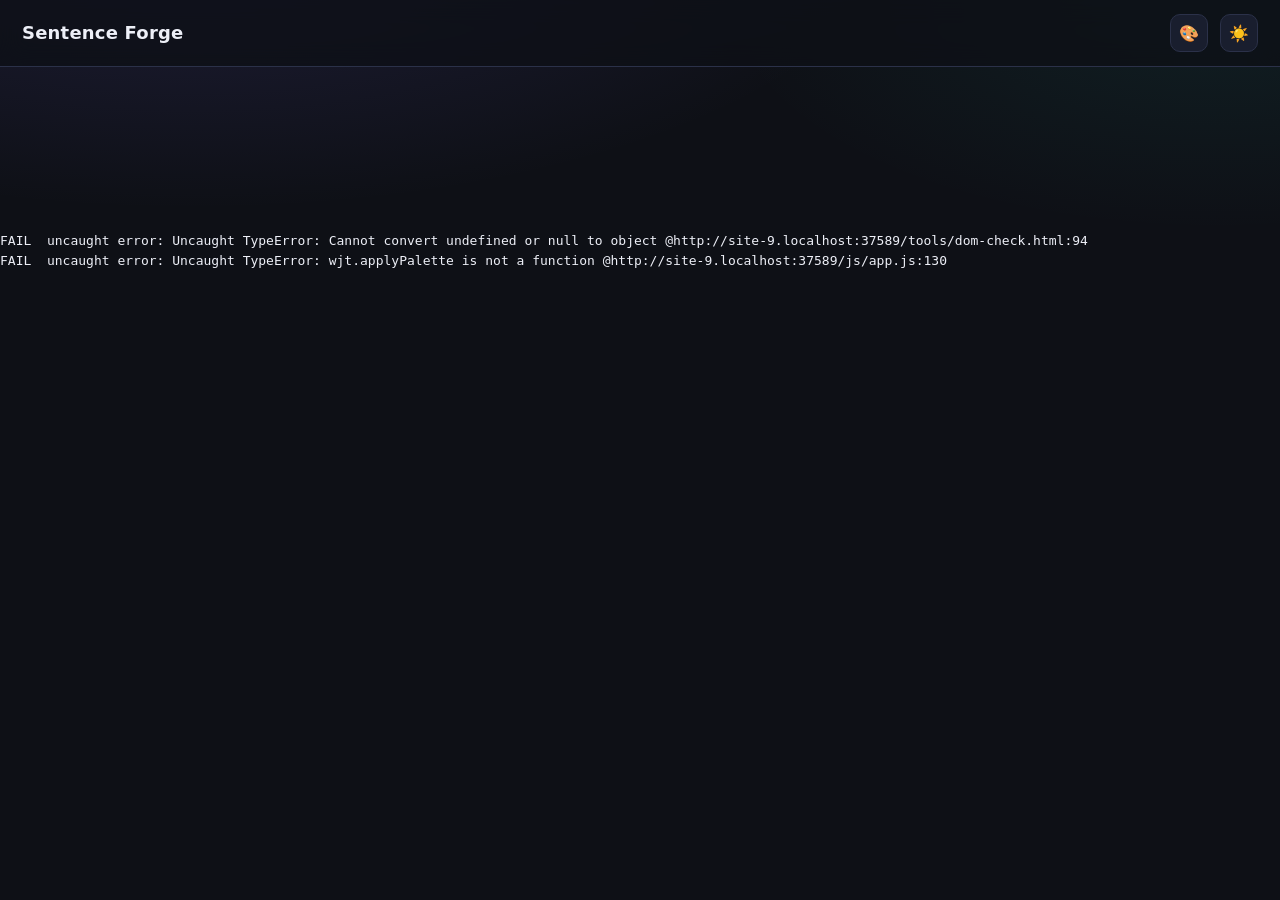
==== commit 7ce50961: "Present: give the stage back to the sentence, and make it scroll Driving the real Present screen fou" ====
--- a/tools/dom-check.html
+++ b/tools/dom-check.html
@@ -21,7 +21,8 @@
     - Presentation checks (9–10): drive the real Present and Quiz views and assert
       the slide-shell contract (UI audit 0.1.0) — no document overflow, stage/nav/
       controls/panel within the viewport, clean state reserves no hidden lanes,
-      Key panel focus + Escape restore, dot labels, and Practice question focus.
+      the detail panel's resting state for the breakpoint, Key panel focus +
+      Escape restore, dot labels, and Practice question focus.
       These need a sized window; pass --window-size=1280,720 (the 720p gate).
 
   Run it (the Git-Bash `>` redirect returns an EMPTY dump for this GUI process —
@@ -404,6 +405,17 @@
         stage.querySelectorAll(".gl-hidden").length === 0);
       check("UI-1: stage is within the viewport", inViewport(stage));
       check("UI-1: sentence nav is within the viewport", inViewport(view.querySelector(".present-nav")));
+      // The rail's own bounds passing is not enough: when the RAIL was the
+      // scroller, a lesson with enough dots to outgrow it pushed ↓ Next off the
+      // bottom, clipped inside a rail that still measured as in-viewport. Only
+      // the dot strip scrolls now, so both controls must be fully on screen.
+      ["prev", "next"].forEach(function (act) {
+        var b = view.querySelector('[data-act="' + act + '"]');
+        var nav = view.querySelector(".present-nav").getBoundingClientRect();
+        var r = b.getBoundingClientRect();
+        check("UI-1: the " + act + " control is not clipped by its rail",
+          inViewport(b) && r.top >= nav.top - 1 && r.bottom <= nav.bottom + 1);
+      });
       check("UI-1: reveal controls are within the viewport", inViewport(view.querySelector(".present-controls")));
 
       var dots = view.querySelectorAll(".dot");
@@ -434,28 +446,98 @@
       });
       check("UI-4: no wrapped line runs off sideways (worst overflow " + widest + "px)",
         runOff === 0);
-      // The page, not the stage, is the scroller once a breakdown outgrows the slide.
-      check("UI-1: the stage never becomes its own scroll container",
-        stage.scrollHeight <= stage.clientHeight + 1);
-
-      // 9c. Key panel opens inside the viewport, takes focus, Escape closes and
-      //     restores focus to the Key button.
+      // The stage card, not the page, is the scroller: it stays bounded by the
+      // viewport however tall the breakdown gets (noDocScroll above proves the
+      // page didn't grow instead). UI-4 stays the guard that an inner scroller
+      // can't go back to hiding a sideways run-off.
+      check("UI-1: the stage stays bounded by the viewport and owns any overflow",
+        inViewport(stage));
+      // ...and "owns" has to mean it actually scrolls. inViewport() alone has no
+      // teeth: the shell is overflow:hidden, so a stage that ISN'T a scroll
+      // container is clipped by its parent and still passes. It shipped that way
+      // once — the base .stage rule sits after the >=641px shell block and its
+      // `overflow:visible` silently won. Assert the computed value, and then
+      // actually try to scroll it when there is something to scroll.
+      var shell = window.matchMedia("(min-width: 641px)").matches;
+      check("UI-1: the stage is a scroll container in the slide shell (shell=" + shell + ")",
+        (getComputedStyle(stage).overflowY === "auto") === shell);
+      // Force the overflow case rather than hoping the sample breakdown is taller
+      // than this particular window: cap the card and it must become scrollable.
+      // This is the check with teeth — with overflow:visible back on .stage the
+      // content is clipped by the shell instead and scrollTop stays 0.
+      var capped = stage.style.maxHeight;
+      stage.style.maxHeight = "90px";
+      var canScroll = stage.scrollHeight > stage.clientHeight + 1;
+      stage.scrollTop = 9999;
+      var moved = stage.scrollTop;
+      stage.style.maxHeight = capped;
+      stage.scrollTop = 0;
+      check("UI-1: a capped stage scrolls instead of clipping (scrollTop " + moved + ")",
+        !shell || (canScroll && moved > 0));
+      // A scroll container that only a mouse can reach fails WCAG 2.1.1, so the
+      // stage is focusable and Up/Down fall through to it while it holds focus.
+      check("UI-1: the stage is keyboard-reachable", stage.tabIndex === 0);
+      // In the shell the rail buttons are stretched to the track width; .btn is an
+      // inline-flex box with no justify-content of its own, so without this the
+      // arrow glyph sits against the left edge.
+      check("UI-1: rail arrows are centred in their track",
+        !shell || getComputedStyle(view.querySelector('[data-act="prev"]')).justifyContent === "center");
+
+      // 9c. The shared detail panel. At >=1025px it is a drawer pinned open on an
+      //     idle hint; below that, an on-demand bottom sheet. Either way the Key
+      //     button fills it inside the viewport and takes focus, and Escape
+      //     dismisses it to its resting state with focus back on the trigger.
+      var pinned = window.matchMedia("(min-width: 1025px)").matches;
       var keyBtn = view.querySelector('[data-act="key"]');
-      keyBtn.click();
       var panel = view.querySelector('[data-role="panel"]');
       var panelTitle = view.querySelector('[data-role="panel-title"]');
+      var panelClose = view.querySelector('[data-act="panel-close"]');
+      // Resting: visible-with-hint where pinned, hidden where it's an overlay.
+      function atRest(tag) {
+        check("UI-3: panel is at rest " + tag + " (pinned=" + pinned + ")",
+          pinned ? (!panel.hidden && panelTitle.textContent === "Label details")
+                 : panel.hidden);
+      }
+      atRest("before any interaction");
+      check("UI-3: the panel takes no focus on first render",
+        document.activeElement !== panelTitle);
+      // The slide's own info — counter, type badges, reveal tip — has exactly one
+      // home: the pinned drawer, so the stage is nothing but the sentence; or the
+      // stage itself below that breakpoint, where the panel is hidden while idle
+      // and would swallow it. Never both, never neither.
+      function slideInfoHome(tag) {
+        var inPanel = !!panel.querySelector(".slide-counter") && !!panel.querySelector(".slide-info");
+        var inStage = !!stage.querySelector(".slide-counter") && !!stage.querySelector(".slide-info");
+        check("UI-1: slide info is in the " + (pinned ? "drawer" : "stage") + " " + tag,
+          pinned ? (inPanel && !inStage) : (inStage && !inPanel));
+      }
+      slideInfoHome("at rest");
+      // Computed display, not just the property: .btn sets its own display, which
+      // beats the UA's [hidden]{display:none} — the ✕ stayed painted until
+      // .btn[hidden] was added, and the property alone can't see that.
+      check("UI-3: the pinned drawer hides its redundant ✕",
+        (getComputedStyle(panelClose).display === "none") === pinned);
+
+      keyBtn.click();
       check("UI-3: Key panel is visible when open", !panel.hidden);
       check("UI-3: open Key panel is within the viewport", inViewport(panel));
       noDocScroll("(Key open)");
+      // The counter is a strip above the heading, not part of the swappable body:
+      // it is the teacher's place in the passage, so open content must not take it
+      // away. (The badges/tip DO get swapped out — that's the point of the drawer.)
+      check("UI-3: the counter survives open panel content",
+        pinned ? !!panel.querySelector(".slide-counter") : !!stage.querySelector(".slide-counter"));
       if (document.activeElement === panelTitle) {
         check("UI-3: opening the Key panel moves focus to its heading", true);
         key(document, { key: "Escape" });
-        check("UI-3: Escape closes the panel", panel.hidden);
+        atRest("after Escape");
+        slideInfoHome("after Escape");
         check("UI-3: closing restores focus to the Key button", document.activeElement === keyBtn);
       } else {
         check("UI-3: panel focus NOT EXERCISED (headless focus unavailable)", true);
         keyBtn.click();
-        check("UI-3: clicking Key again closes the panel", panel.hidden);
+        atRest("after a second Key click");
+        slideInfoHome("after a second Key click");
       }
 
       // 9d. Route-away removes the shell state and restores document scrolling.
--- a/css/styles.css
+++ b/css/styles.css
@@ -215,6 +215,10 @@
 .btn:hover { transform: translateY(-1px); border-color: var(--accent); }
 .btn:active { transform: translateY(0); }
 .btn:disabled { opacity: 0.55; cursor: default; transform: none; }
+/* .btn's own display beats the UA's [hidden]{display:none}, so a button hidden
+   from script (the pinned drawer's ✕, Full screen where the API is missing)
+   would otherwise still paint. Same reason .present-panel[hidden] exists. */
+.btn[hidden] { display: none; }
 
 .btn-primary {
   background: linear-gradient(135deg, var(--accent), color-mix(in srgb, var(--accent) 60%, var(--accent-2)));
@@ -897,14 +901,15 @@
 /* ====================================================================
    Present mode
    ==================================================================== */
-/* Present is a slide that fills the viewport when its content fits, and grows
-   into a scrolling page when a long, fully-revealed sentence doesn't. It fills at
-   least 100dvh so a short breakdown reads as a centred slide with no scrollbar;
-   the page scrolls only when the diagram is genuinely taller than the viewport
-   (the "spill over" long sentences need). The global topbar and footer are hidden
+/* Present is a slide that fills the viewport exactly: the shell is locked to
+   100dvh and the STAGE CARD owns any overflow, so the chrome around it (header,
+   layer chips, panel, sentence rail) never scrolls away mid-lesson. A breakdown
+   shorter than the stage still centres like a slide with nothing to scroll; a
+   taller one scrolls inside the card. The global topbar and footer are hidden
    here (Present has its own header row). The desktop shell lives in the
-   min-width:641px block below; the phone breakpoint (<=640px) uses the same
-   document-scroll model with a stacked switcher. */
+   min-width:641px block below; the phone breakpoint (<=640px) keeps the
+   document-scroll model with a stacked switcher — there is no room there to
+   split the viewport between a stage and its chrome. */
 .view-present {
   display: flex;
   flex-direction: column;
@@ -919,43 +924,69 @@
   body:has(.view-present) .appfoot { display: none; }
   #app:has(.view-present) { max-width: none; margin: 0; padding: 0; }
   .view-present {
-    /* Grid, so the stage row is minmax(min-content, 1fr): when the breakdown is
-       shorter than the viewport the 1fr expands the row to fill 100dvh and the
-       stage centres its content like a slide; when it's taller, min-content wins,
-       the row grows past the viewport, and — with no overflow lock — the page
-       scrolls. So a sentence that fits never scrolls; only a long one does.
+    /* Grid, so the stage row is minmax(0, 1fr): it takes whatever height is left
+       after the header and control rows and never more. A breakdown shorter than
+       that row is centred like a slide; a taller one scrolls inside .stage. The
+       row can't grow past the viewport, so the page has nothing to scroll.
        (Rows: present-head, present-controls, present-main; the sr-only live
        region is position:absolute and out of flow.) */
     display: grid;
-    grid-template-rows: auto auto minmax(min-content, 1fr);
-    /* Explicit minmax(0,1fr) column: the stage is no longer a scroll container,
-       so its min-content width is the whole unwrapped sentence. Left implicit,
-       that intrinsic width would widen this column and hand the renderer a bogus
-       "available width", so nothing would ever wrap. Pinning the column to the
-       shell's width gives the renderer the real width to wrap against. */
+    grid-template-rows: auto auto minmax(0, 1fr);
+    /* Explicit minmax(0,1fr) column. A scroll container's min-content width is
+       0, so .stage's own overflow:auto now covers this too — but keep the pin:
+       the moment the stage stops scrolling (it did once), its min-content width
+       becomes the whole unwrapped sentence, which would widen this column and
+       hand the renderer a bogus "available width", so nothing would ever wrap. */
     grid-template-columns: minmax(0, 1fr);
-    min-height: 100vh;    /* fallback for browsers without dvh */
-    min-height: 100dvh;
+    height: 100vh;        /* fallback for browsers without dvh */
+    height: 100dvh;
+    overflow: hidden;     /* the stage is the scroller, never the document */
     /* Near-full safe width with a modest inset — no 1280px cap wasting projectors. */
     padding: 18px clamp(16px, 3vw, 48px);
   }
+  /* The stage card owns the overflow. scrollbar-gutter is load-bearing, not
+     cosmetic: the renderer measures this element's clientWidth to decide line
+     breaks (render.js computeLines), so a scrollbar that appears only after the
+     content is laid out would make every line ~15px too wide. Reserving the
+     gutter keeps the measured width honest whether or not it scrolls. */
+  .stage { overflow: auto; scrollbar-gutter: stable; }
 }
 /* The sentence switcher is one dot per sentence, so a long lesson makes the rail
    intrinsically taller than the slide. Take it out of the stage row's height math
-   (absolute, pinned to that row) so only the STAGE decides whether the page grows
-   past one screen — otherwise a 20-sentence lesson would scroll the page even on a
-   short, one-line slide. The rail scrolls within itself when it runs out of room. */
+   (absolute, pinned to that row) so a 20-sentence lesson can't stretch the row —
+   the dot strip scrolls within the rail instead, and the stage keeps the full
+   height. Prev/Next stay pinned to the rail's ends either way. */
 @media (min-width: 641px) {
-  .present-main { position: relative; padding-right: 56px; }
+  /* The rail's width is pinned rather than intrinsic so the gutter beside it can
+     be derived: reserved padding = rail + the same 16px .present-main uses as its
+     flex gap, which makes the panel-to-rail gap match the stage-to-panel one. */
+  .present-main {
+    position: relative;
+    --nav-w: 48px;
+    padding-right: calc(var(--nav-w) + 16px);
+  }
   .present-nav {
     position: absolute;
     right: 0;
     top: 0;
     bottom: 0;
-    overflow-y: auto;
-    scrollbar-width: none;
+    width: var(--nav-w);
+    overflow: hidden;
   }
-  .present-nav::-webkit-scrollbar { display: none; }
+  /* The scrolling dot strip that lets this work is in the base `.dots` rule
+     further down — declaring it here would be overridden by that later rule.
+     See the note there. */
+  /* Fill the pinned track instead of sizing to the arrow glyph's own padding.
+     justify-content is not optional here: .btn is an inline-flex box that never
+     sets one, so at its natural width the default flex-start is invisible — but
+     stretched to 100% it parks the arrow against the left edge of the rail. */
+  .present-nav .btn-big {
+    flex: none;
+    width: 100%;
+    justify-content: center;
+    padding-left: 0;
+    padding-right: 0;
+  }
 }
 
 @media (min-width: 641px) and (max-height: 800px) {
@@ -1000,24 +1031,42 @@
   display: flex;
   flex-direction: column;
   align-items: center;
-  /* safe center: centers the breakdown while it fits the viewport-filled row;
-     when it's taller the row grows to its content and the page scrolls, so the
-     stage itself never needs an inner scrollbar — overflow stays visible. */
+  /* safe center: centers the breakdown while it fits the bounded row; when it's
+     taller, "safe" falls back to start alignment so scrolling reaches the top of
+     the diagram instead of clipping it. */
   justify-content: safe center;
   text-align: center;
   padding: 34px 30px;
-  overflow: visible;
-}
+  /* NO `overflow` here. This rule sits AFTER the >=641px shell block that sets
+     `overflow:auto`, and a media query adds no specificity — an `overflow:visible`
+     declared here silently wins and the stage stops scrolling at every desktop
+     size (it did: a too-tall breakdown was clipped by the shell's overflow:hidden
+     with no way to reach it). The phone's visible-overflow model is declared in
+     the <=640px block at the bottom of this file instead. */
+}
+/* The scroll container is focusable, so it needs a ring — and the ring doubles as
+   the affordance that says this box scrolls. */
+.stage:focus-visible { outline: 2px solid var(--accent); outline-offset: -2px; }
 .stage .gl-sentence { max-width: 100%; }
-.stage-counter {
+/* "Sentence i of N", the type badges and the reveal tip are the SLIDE's own
+   information, not the stage's — js/display.js moves them into the pinned drawer
+   so the stage is nothing but the sentence, and back into the stage below the
+   drawer breakpoint (where the panel is a hidden-while-idle sheet). Hence the
+   neutral names: these rules have to read right in both homes. */
+.slide-counter {
   font-size: 12px;
   font-weight: 800;
   letter-spacing: 1.4px;
   text-transform: uppercase;
   color: var(--muted);
-  margin-bottom: 18px;
-}
-.stage-tip { color: var(--muted); font-style: italic; margin-top: 16px; }
+}
+.stage > .slide-counter { margin-bottom: 18px; }
+/* The block owns its own gap from the sentence; the shared .type-badges rule's
+   own margin-top would otherwise double it. */
+.stage > .slide-info { margin-top: 16px; }
+.slide-info .type-badges { margin-top: 0; }
+.slide-tip { color: var(--muted); font-style: italic; }
+.slide-info .type-badges + .slide-tip { margin-top: 16px; }
 
 /* Key button reuses the pill "on" look so its pressed state reads at a glance. */
 .btn[data-act="key"].is-on { background: var(--accent-soft); border-color: var(--accent); color: var(--text); }
@@ -1041,10 +1090,24 @@
   animation: panel-in 0.2s ease both;
 }
 .present-panel[hidden] { display: none; }
+/* The counter is a permanent strip above the heading, not part of the swappable
+   body: it is the teacher's place in the passage, so it has to survive an open
+   explanation. flex:none keeps it off the body's scroll. */
+.present-slide-meta {
+  flex: none;
+  padding-bottom: 8px;
+  margin-bottom: 10px;
+  border-bottom: 1px solid var(--line);
+}
+.present-slide-meta:empty { display: none; }
 .present-panel-head { display: flex; align-items: center; gap: 10px; margin-bottom: 10px; }
 .present-panel-title { font-size: 16px; flex: 1 1 auto; min-width: 0; }
 .present-panel-body { flex: 1 1 auto; min-height: 0; overflow: auto; text-align: left; }
 .present-panel-body .ann-details-sub { display: flex; align-items: center; gap: 8px; margin-bottom: 8px; }
+/* In the drawer the info block reads as prose down the left edge, not as a
+   centred caption the way it does under the sentence on the stage. */
+.present-panel-body .slide-info { margin-bottom: 10px; }
+.present-panel-body .type-badges { justify-content: flex-start; }
 .legend-group { display: flex; flex-wrap: wrap; align-items: baseline; gap: 10px 18px; }
 .legend-group + .legend-group { margin-top: 12px; }
 .legend-layer {
@@ -1067,14 +1130,30 @@
   gap: 18px;
   flex: none;
 }
+/* The dot strip is the only part of the rail that scrolls — Prev/Next stay
+   pinned to its ends. When the whole rail was the scroller, a lesson with enough
+   dots to outgrow it pushed ↓ Next off the bottom edge: the presenter's main
+   control, clipped inside a rail that still measured as on-screen.
+   nowrap because a second column of dots inside a 48px track isn't a fallback,
+   it's a break; the wrap belongs to the phone layout's horizontal row and is
+   restored in the <=640px block. With nowrap, align-content (wrap-only) retires
+   and align-items keeps the column on the rail's centre line.
+   Declared here rather than in the >=641px shell block above, because THIS rule
+   is later in the file and a media query adds no specificity — the properties
+   would have been silently overridden from here (they were, once). */
 .dots {
   display: flex;
   flex-direction: column;
-  flex-wrap: wrap;
-  align-content: center;
+  flex-wrap: nowrap;
+  align-items: center;
+  justify-content: safe center;
   gap: 4px;
-  justify-content: center;
-}
+  flex: 1 1 auto;
+  min-height: 0;
+  overflow-y: auto;
+  scrollbar-width: none;
+}
+.dots::-webkit-scrollbar { display: none; }
 /* The dot stays visually tiny (an 11px pseudo-element) but the button carries a
    40×40 hit target for touch and keyboard — the visible layout footprint doesn't
    grow, so the larger targets can't reintroduce overflow. */
@@ -1116,15 +1195,15 @@
 }
 
 /* Full screen: the view leaves #app's centered column, so it supplies its own
-   backdrop and padding. It fills the screen; a breakdown taller than the screen
-   scrolls within the fullscreen element (there's no page to scroll behind it). */
+   backdrop and padding. Same model as the windowed shell — it fills the screen
+   and the stage card scrolls a too-tall breakdown. */
 .view-present.is-fullscreen {
   background: var(--bg);
   padding: 26px 40px;
   min-height: 0;
   height: 100vh;
   height: 100dvh;
-  overflow: auto;
+  overflow: hidden;
 }
 
 /* ====================================================================
@@ -1266,12 +1345,26 @@
   .hero p br { display: none; }
 
   /* Not enough width for a side rail: drop the switcher below the stage, laid
-     out horizontally again, and let the page scroll rather than the stage. The
-     shared panel returns to normal block flow instead of a fixed bottom sheet. */
+     out horizontally again, and let the page scroll rather than the stage (a
+     phone viewport can't spare the height to split between a stage and its
+     chrome). The shared panel returns to normal block flow instead of a fixed
+     bottom sheet. The >=641px shell rules — locked height, stage overflow,
+     pinned rail width — never apply here. */
   .view-present { min-height: 0; }
+  /* The document is the scroller here, so the card must not clip or trap a tall
+     breakdown. Declared in this block rather than on the base .stage rule, which
+     sits after the >=641px shell and would override it at every size. */
+  .stage { overflow: visible; }
   .present-main { flex-direction: column; }
-  .stage { overflow: visible; }
   .present-nav { flex-direction: row; margin-top: 4px; }
-  .dots { flex-direction: row; flex-wrap: wrap; }
+  /* Back to a wrapping horizontal strip that grows the page instead of scrolling
+     inside a rail — there is no rail down here. */
+  .dots {
+    flex: none;
+    flex-direction: row;
+    flex-wrap: wrap;
+    justify-content: center;
+    overflow: visible;
+  }
   .present-panel { position: static; max-height: none; margin-top: 12px; }
 }
